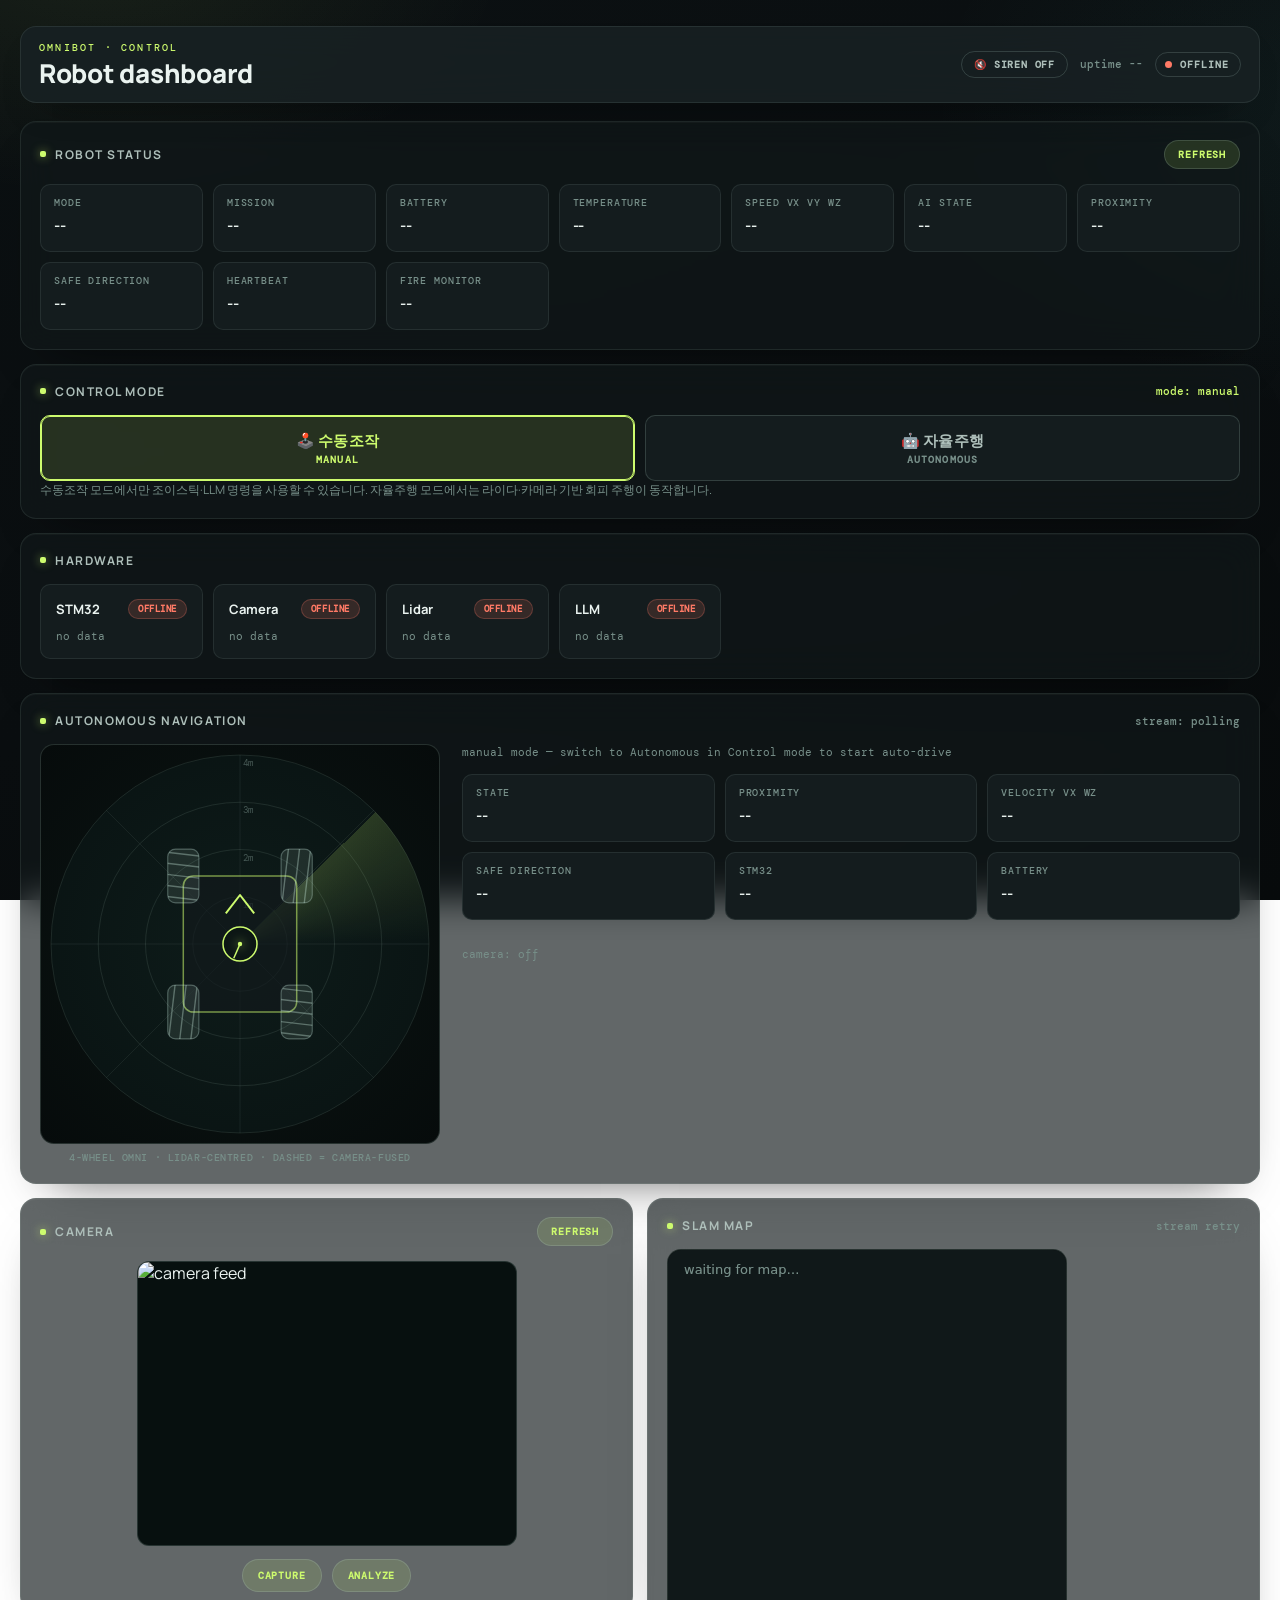
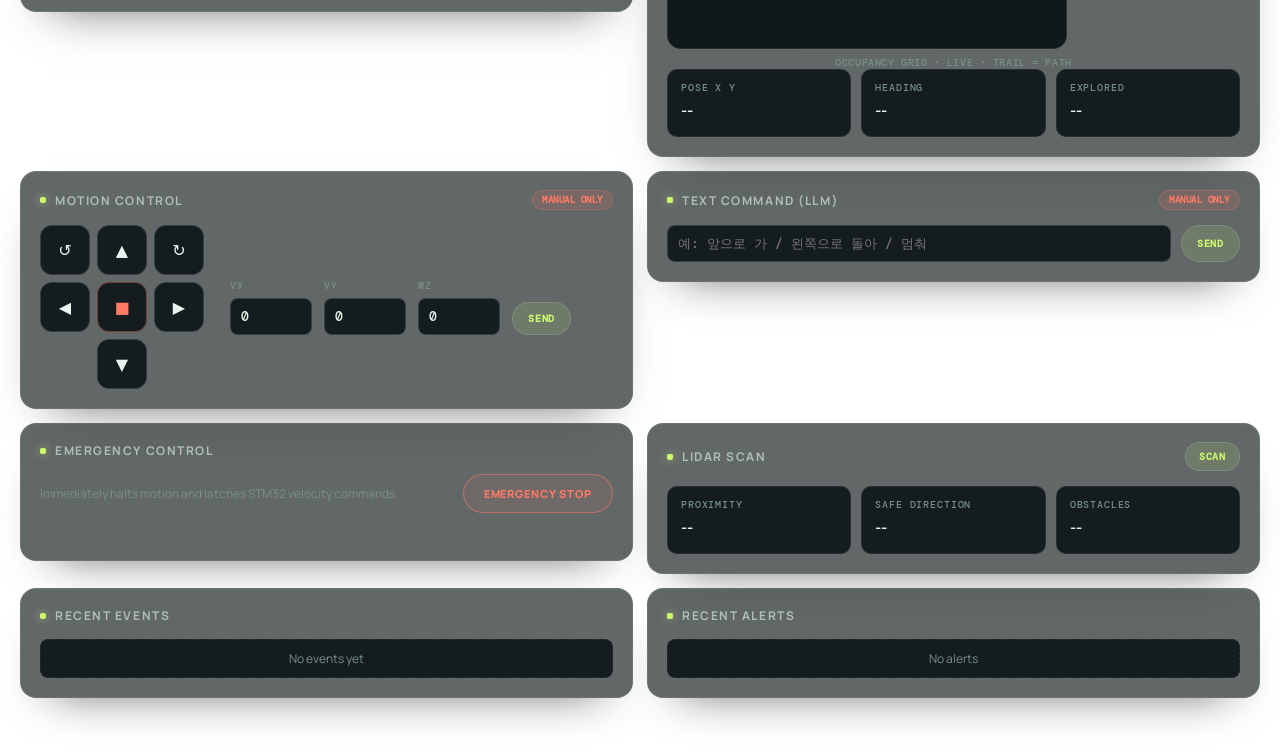
==== app/dashboard.html @ cae039c8 "Add dashboard, MQTT, reactive navigation, real-time SLAM, fire alerts, control mode Co-Authored-By: " ====
<!doctype html>
<html lang="ko">
<head>
  <meta charset="utf-8">
  <meta name="viewport" content="width=device-width, initial-scale=1, viewport-fit=cover">
  <meta name="theme-color" content="#0a0e10">
  <title>OmniBot Dashboard</title>
  <link rel="stylesheet" href="/app/dashboard.css?v=13">
</head>
<body>
  <main class="shell">
    <header class="topbar">
      <div>
        <p class="eyebrow">OMNIBOT · CONTROL</p>
        <h1 id="robot-name">Robot dashboard</h1>
      </div>
      <div class="topbar-right">
        <button id="siren-btn" class="icon-button siren-btn" type="button">🔇 Siren off</button>
        <span id="uptime" class="uptime">uptime --</span>
        <span id="connection" class="connection offline">Offline</span>
      </div>
    </header>

    <div id="fire-banner" class="fire-banner" hidden>🔥 FIRE DETECTED — robot halted</div>

    <div class="board">
      <section class="panel wide">
        <div class="panel-heading"><h2>Robot status</h2><button id="refresh-button" class="icon-button" type="button">Refresh</button></div>
        <div class="grid grid-4">
          <div class="stat"><span>Mode</span><strong id="mode">--</strong></div>
          <div class="stat"><span>Mission</span><strong id="mission">--</strong></div>
          <div class="stat"><span>Battery</span><strong id="battery">--</strong></div>
          <div class="stat"><span>Temperature</span><strong id="temperature">--</strong></div>
          <div class="stat"><span>Speed vx vy wz</span><strong id="speed">--</strong></div>
          <div class="stat"><span>AI state</span><strong id="ai-state">--</strong></div>
          <div class="stat"><span>Proximity</span><strong id="proximity">--</strong></div>
          <div class="stat"><span>Safe direction</span><strong id="safe-direction">--</strong></div>
          <div class="stat"><span>Heartbeat</span><strong id="heartbeat">--</strong></div>
          <div class="stat"><span>Fire monitor</span><strong id="fire">--</strong></div>
        </div>
      </section>

      <section class="panel wide">
        <div class="panel-heading"><h2>Control mode</h2><span id="mode-indicator" class="uptime">mode --</span></div>
        <div class="mode-toggle">
          <button id="mode-manual-btn" class="mode-btn" type="button">🕹️ 수동조작<span>Manual</span></button>
          <button id="mode-auto-btn" class="mode-btn" type="button">🤖 자율주행<span>Autonomous</span></button>
        </div>
        <p class="hint" id="mode-hint">수동조작 모드에서만 조이스틱·LLM 명령을 사용할 수 있습니다. 자율주행 모드에서는 라이다·카메라 기반 회피 주행이 동작합니다.</p>
      </section>

      <section class="panel wide">
        <div class="panel-heading"><h2>Hardware</h2></div>
        <div class="grid grid-3">
          <div class="hw-card" id="hw-stm32">
            <div class="hw-head"><span>STM32</span><span class="badge offline" id="stm32-badge">offline</span></div>
            <p class="hw-detail" id="stm32-detail">no data</p>
          </div>
          <div class="hw-card" id="hw-camera">
            <div class="hw-head"><span>Camera</span><span class="badge offline" id="camera-badge">offline</span></div>
            <p class="hw-detail" id="camera-detail">no data</p>
          </div>
          <div class="hw-card" id="hw-lidar">
            <div class="hw-head"><span>Lidar</span><span class="badge offline" id="lidar-badge">offline</span></div>
            <p class="hw-detail" id="lidar-detail">no data</p>
          </div>
          <div class="hw-card" id="hw-llm">
            <div class="hw-head"><span>LLM</span><span class="badge offline" id="llm-badge">offline</span></div>
            <p class="hw-detail" id="llm-detail">no data</p>
          </div>
        </div>
      </section>

      <section class="panel wide">
        <div class="panel-heading">
          <h2>Autonomous navigation</h2>
          <span id="nav-stream-state" class="uptime">stream --</span>
        </div>
        <div class="nav-grid">
          <div class="nav-radar-wrap">
            <canvas id="nav-radar" width="400" height="400" class="nav-radar"></canvas>
            <p class="nav-radar-cap">4-wheel omni · lidar-centred · dashed = camera-fused</p>
          </div>
          <div class="nav-side">
            <p id="nav-mode-note" class="hw-detail">manual mode — switch to Autonomous in Control mode to start auto-drive</p>
            <div class="grid grid-2">
              <div class="stat"><span>State</span><strong id="nav-decision">--</strong></div>
              <div class="stat"><span>Proximity</span><strong id="nav-proximity">--</strong></div>
              <div class="stat"><span>Velocity vx wz</span><strong id="nav-velocity">--</strong></div>
              <div class="stat"><span>Safe direction</span><strong id="nav-safe-direction">--</strong></div>
              <div class="stat"><span>STM32</span><strong id="nav-stm32">--</strong></div>
              <div class="stat"><span>Battery</span><strong id="nav-battery">--</strong></div>
            </div>
            <p id="nav-reason" class="hw-detail"></p>
            <p id="nav-camera-fusion" class="hw-detail">camera: off</p>
            <div class="grid grid-3" id="nav-sectors"></div>
          </div>
        </div>
      </section>

      <section class="panel">
        <div class="panel-heading"><h2>Camera</h2><button id="camera-refresh-btn" class="icon-button" type="button">Refresh</button></div>
        <img id="camera-feed" class="media-frame" alt="camera feed">
        <div class="media-actions">
          <button id="camera-capture-btn" class="icon-button" type="button">Capture</button>
          <button id="camera-analyze-btn" class="icon-button" type="button">Analyze</button>
        </div>
        <p id="camera-result" class="hw-detail"></p>
      </section>

      <section class="panel">
        <div class="panel-heading">
          <h2>SLAM map</h2>
          <span id="slam-stream-state" class="uptime">stream --</span>
        </div>
        <div class="nav-radar-wrap">
          <canvas id="slam-canvas" width="420" height="420" class="nav-radar"></canvas>
          <p class="nav-radar-cap">occupancy grid · live · trail = path</p>
        </div>
        <div class="grid grid-3">
          <div class="stat"><span>Pose x y</span><strong id="slam-pose-xy">--</strong></div>
          <div class="stat"><span>Heading</span><strong id="slam-pose-yaw">--</strong></div>
          <div class="stat"><span>Explored</span><strong id="slam-explored">--</strong></div>
        </div>
      </section>

      <section class="panel" id="motion-panel">
        <div class="panel-heading"><h2>Motion control</h2><span class="badge manual-only-badge">manual only</span></div>
        <div class="motion-grid">
          <div class="dpad">
            <button class="dpad-btn dpad-ccw" data-vx="0" data-vy="0" data-wz="0.6" type="button" aria-label="Rotate left">&#8634;</button>
            <button class="dpad-btn dpad-up" data-vx="0.2" data-vy="0" data-wz="0" type="button" aria-label="Forward">&#9650;</button>
            <button class="dpad-btn dpad-cw" data-vx="0" data-vy="0" data-wz="-0.6" type="button" aria-label="Rotate right">&#8635;</button>
            <button class="dpad-btn dpad-left" data-vx="0" data-vy="-0.2" data-wz="0" type="button" aria-label="Strafe left">&#9664;</button>
            <button class="dpad-btn dpad-stop" id="motion-stop-btn" type="button" aria-label="Stop">&#9632;</button>
            <button class="dpad-btn dpad-right" data-vx="0" data-vy="0.2" data-wz="0" type="button" aria-label="Strafe right">&#9654;</button>
            <span></span>
            <button class="dpad-btn dpad-down" data-vx="-0.2" data-vy="0" data-wz="0" type="button" aria-label="Backward">&#9660;</button>
            <span></span>
          </div>
          <div class="motion-manual">
            <label>vx <input id="vx-input" type="number" step="0.05" value="0"></label>
            <label>vy <input id="vy-input" type="number" step="0.05" value="0"></label>
            <label>wz <input id="wz-input" type="number" step="0.1" value="0"></label>
            <button id="motion-send-btn" class="icon-button" type="button">Send</button>
          </div>
        </div>
        <p id="motion-result" class="hw-detail"></p>
      </section>

      <section class="panel" id="text-command-panel">
        <div class="panel-heading"><h2>Text command (LLM)</h2><span class="badge manual-only-badge">manual only</span></div>
        <div class="text-command-row">
          <input id="text-command-input" type="text" placeholder="예: 앞으로 가 / 왼쪽으로 돌아 / 멈춰" autocomplete="off">
          <button id="text-command-btn" class="icon-button" type="button">Send</button>
        </div>
        <p id="text-command-result" class="hw-detail"></p>
      </section>

      <section class="panel">
        <div class="panel-heading"><h2>Emergency control</h2></div>
        <div class="estop-row">
          <p class="hint">Immediately halts motion and latches STM32 velocity commands.</p>
          <button id="stop-button" class="stop-button" type="button">Emergency stop</button>
        </div>
        <p id="error" class="error" role="alert"></p>
      </section>

      <section class="panel">
        <div class="panel-heading"><h2>Lidar scan</h2><button id="lidar-refresh-btn" class="icon-button" type="button">Scan</button></div>
        <div class="grid grid-3">
          <div class="stat"><span>Proximity</span><strong id="lidar-proximity">--</strong></div>
          <div class="stat"><span>Safe direction</span><strong id="lidar-safe-direction">--</strong></div>
          <div class="stat"><span>Obstacles</span><strong id="lidar-obstacles">--</strong></div>
        </div>
      </section>

      <section class="panel">
        <div class="panel-heading"><h2>Recent events</h2></div>
        <ul id="events-list" class="list"><li class="empty">No events yet</li></ul>
      </section>

      <section class="panel">
        <div class="panel-heading"><h2>Recent alerts</h2></div>
        <ul id="alerts-list" class="list"><li class="empty">No alerts</li></ul>
      </section>
    </div>
  </main>
  <script src="/app/dashboard.js?v=13"></script>
</body>
</html>
---- app/dashboard.css ----
@import url('https://fonts.googleapis.com/css2?family=DM+Mono:wght@400;500&family=Manrope:wght@500;600;700;800&display=swap');

:root {
  --bg: #0a0e10;
  --panel: rgba(18, 25, 27, 0.66);
  --panel-hi: rgba(24, 33, 35, 0.9);
  --card: #141c1e;
  --card-hi: #1a2427;
  --line: rgba(206, 239, 227, 0.09);
  --line-2: rgba(206, 239, 227, 0.16);
  --ink: #eaf3f0;
  --ink-dim: #aebfba;
  --muted: #78908a;
  --accent: #cdfb6e;
  --accent-soft: rgba(205, 251, 110, 0.12);
  --data: #5fe3d4;
  --alert: #ff7a66;
  --warn: #ffce6a;
  --ok: #8ae88e;
  --radius: 16px;
  --radius-sm: 10px;
  --mono: 'DM Mono', ui-monospace, SFMono-Regular, monospace;
}

* { box-sizing: border-box; }

body {
  margin: 0;
  min-width: 320px;
  color: var(--ink);
  font-family: 'Manrope', system-ui, sans-serif;
  background:
    radial-gradient(680px 420px at 8% -6%, rgba(205, 251, 110, 0.07), transparent 60%),
    radial-gradient(760px 520px at 108% 12%, rgba(95, 227, 212, 0.06), transparent 60%),
    linear-gradient(160deg, #0b1012 0%, #0a0e10 55%, #080b0c 100%);
  background-attachment: fixed;
  -webkit-font-smoothing: antialiased;
}

button { font: inherit; color: inherit; cursor: pointer; }
h1, h2, h3, p { margin: 0; }
::selection { background: rgba(205, 251, 110, 0.28); }

.shell { width: min(100% - 36px, 1240px); margin: 0 auto; padding: 26px 0 56px; }

/* ---- header ---- */
.topbar {
  position: sticky; top: 12px; z-index: 20;
  display: flex; align-items: center; justify-content: space-between;
  gap: 14px; flex-wrap: wrap;
  margin-bottom: 18px; padding: 14px 18px;
  border: 1px solid var(--line);
  border-radius: var(--radius);
  background: var(--panel-hi);
  backdrop-filter: blur(22px) saturate(1.2);
  box-shadow: 0 18px 40px -28px rgba(0, 0, 0, 0.8);
}
.eyebrow {
  margin: 0 0 5px; color: var(--accent);
  font: 500 10px var(--mono); letter-spacing: 0.22em; text-transform: uppercase;
}
h1 { font-size: clamp(19px, 3.4vw, 26px); line-height: 1.1; font-weight: 800; letter-spacing: -0.01em; }
.topbar-right { display: flex; align-items: center; gap: 12px; flex-wrap: wrap; }
.uptime { color: var(--muted); font: 500 11px var(--mono); }

.connection {
  display: inline-flex; align-items: center; gap: 8px;
  padding: 5px 11px 5px 9px; border-radius: 999px;
  border: 1px solid var(--line-2);
  color: var(--ink-dim); font: 600 10px var(--mono); letter-spacing: 0.1em; text-transform: uppercase;
}
.connection::before {
  width: 7px; height: 7px; border-radius: 50%; content: ''; background: var(--alert);
}
.connection.online { color: var(--accent); border-color: rgba(205, 251, 110, 0.3); }
.connection.online::before { background: var(--accent); box-shadow: 0 0 0 0 rgba(205, 251, 110, 0.55); animation: ping 2.4s ease-out infinite; }
@keyframes ping { 0% { box-shadow: 0 0 0 0 rgba(205, 251, 110, 0.5); } 70%, 100% { box-shadow: 0 0 0 7px rgba(205, 251, 110, 0); } }

/* ---- board grid ---- */
.board { display: grid; gap: 14px; align-items: start; }
@media (min-width: 980px) {
  .board { grid-template-columns: 1fr 1fr; }
  .board .wide { grid-column: 1 / -1; }
}

/* ---- panels ---- */
.panel {
  border: 1px solid var(--line);
  border-radius: var(--radius);
  background: var(--panel);
  backdrop-filter: blur(18px) saturate(1.1);
  padding: 18px 19px 19px;
  box-shadow: inset 0 1px 0 rgba(255, 255, 255, 0.03), 0 24px 48px -32px rgba(0, 0, 0, 0.7);
  transition: border-color 0.2s ease, transform 0.2s ease;
}
.panel:hover { border-color: var(--line-2); }
.panel-heading { display: flex; align-items: center; justify-content: space-between; gap: 12px; margin-bottom: 15px; }
.panel-heading h2 {
  display: flex; align-items: center; gap: 9px;
  font: 700 12px 'Manrope', sans-serif; letter-spacing: 0.13em; text-transform: uppercase; color: var(--ink-dim);
}
.panel-heading h2::before {
  content: ''; width: 6px; height: 6px; border-radius: 2px;
  background: var(--accent); box-shadow: 0 0 10px rgba(205, 251, 110, 0.6);
}

/* ---- buttons ---- */
.icon-button {
  padding: 7px 13px; border: 1px solid var(--line-2); border-radius: 999px;
  background: var(--accent-soft); color: var(--accent);
  font: 600 10px var(--mono); letter-spacing: 0.08em; text-transform: uppercase;
  transition: background 0.15s ease, border-color 0.15s ease, transform 0.1s ease;
}
.icon-button:hover { background: rgba(205, 251, 110, 0.2); border-color: rgba(205, 251, 110, 0.45); }
.icon-button:active { transform: translateY(1px); }
.icon-button:disabled { opacity: 0.4; cursor: not-allowed; }
:focus-visible { outline: 2px solid var(--accent); outline-offset: 2px; border-radius: 6px; }

/* ---- control-mode toggle ---- */
.mode-toggle { display: flex; gap: 10px; flex-wrap: wrap; }
.mode-btn {
  flex: 1 1 200px; display: flex; flex-direction: column; align-items: center; gap: 3px;
  padding: 14px 18px; border: 1px solid var(--line-2); border-radius: var(--radius-sm);
  background: var(--card); color: var(--ink-dim);
  font: 800 15px 'Manrope', sans-serif; letter-spacing: 0.01em;
  transition: background 0.15s ease, border-color 0.15s ease, color 0.15s ease;
}
.mode-btn span { font: 600 9.5px var(--mono); letter-spacing: 0.12em; text-transform: uppercase; color: var(--muted); }
.mode-btn:hover { border-color: var(--line-2); background: var(--card-hi); }
.mode-btn.active {
  border-color: var(--accent); background: var(--accent-soft); color: var(--accent);
  box-shadow: 0 0 0 1px var(--accent) inset;
}
.mode-btn.active span { color: var(--accent); }
#mode-auto-btn.active { border-color: var(--data); background: rgba(95, 227, 212, 0.1); color: var(--data); box-shadow: 0 0 0 1px var(--data) inset; }
#mode-auto-btn.active span { color: var(--data); }

.manual-only-badge { background: rgba(95, 227, 212, 0.12); color: var(--data); border-color: rgba(95, 227, 212, 0.28); }
.panel.mode-locked { opacity: 0.55; }
.panel.mode-locked .manual-only-badge { background: rgba(255, 122, 102, 0.14); color: var(--alert); border-color: rgba(255, 122, 102, 0.25); }
input:disabled { opacity: 0.4; cursor: not-allowed; }

/* ---- stat grid / cards ---- */
.grid { display: grid; gap: 10px; }
.grid-4 { grid-template-columns: repeat(auto-fill, minmax(148px, 1fr)); }
.grid-3 { grid-template-columns: repeat(auto-fill, minmax(160px, 1fr)); }
.grid-2 { grid-template-columns: repeat(auto-fill, minmax(220px, 1fr)); }

.stat {
  min-height: 68px; padding: 12px 13px;
  background: var(--card); border: 1px solid var(--line); border-radius: var(--radius-sm);
  display: flex; flex-direction: column; gap: 6px;
  transition: background 0.15s ease, border-color 0.15s ease;
}
.stat:hover { background: var(--card-hi); border-color: var(--line-2); }
.stat span { color: var(--muted); font: 500 9.5px var(--mono); letter-spacing: 0.09em; text-transform: uppercase; }
.stat strong { font-size: 15px; font-weight: 700; letter-spacing: -0.01em; overflow-wrap: anywhere; }

/* ---- hardware cards ---- */
.hw-card {
  padding: 14px 15px; background: var(--card); border: 1px solid var(--line); border-radius: var(--radius-sm);
  display: flex; flex-direction: column; gap: 9px;
}
.hw-head { display: flex; align-items: center; justify-content: space-between; font-weight: 700; font-size: 13px; }
.hw-detail { color: var(--muted); font: 400 11px var(--mono); overflow-wrap: anywhere; line-height: 1.5; }
.badge {
  padding: 3px 9px; border-radius: 999px; font: 700 9px var(--mono); letter-spacing: 0.06em; text-transform: uppercase;
  background: rgba(255, 122, 102, 0.14); color: var(--alert); border: 1px solid rgba(255, 122, 102, 0.25);
}
.badge.online { background: rgba(138, 232, 142, 0.14); color: var(--ok); border-color: rgba(138, 232, 142, 0.28); }

/* ---- emergency ---- */
.estop-row { display: flex; align-items: center; justify-content: space-between; gap: 16px; flex-wrap: wrap; }
.hint { color: var(--muted); font-size: 12px; line-height: 1.5; }
.stop-button {
  padding: 11px 20px; border: 1px solid rgba(255, 122, 102, 0.5); border-radius: 999px;
  background: rgba(255, 122, 102, 0.08); color: var(--alert);
  font: 800 11px 'Manrope', sans-serif; letter-spacing: 0.08em; text-transform: uppercase;
  transition: background 0.15s ease, color 0.15s ease;
}
.stop-button:hover { background: var(--alert); color: #1c0d0a; }
.error { min-height: 16px; margin-top: 12px; color: var(--alert); font-size: 12px; }

/* ---- motion / dpad ---- */
.motion-grid { display: flex; align-items: center; gap: 26px; flex-wrap: wrap; }
.dpad { display: grid; grid-template-columns: repeat(3, 50px); grid-template-rows: repeat(3, 50px); gap: 7px; }
.dpad-btn {
  display: grid; place-items: center; border: 1px solid var(--line-2); border-radius: 12px;
  background: var(--card); color: var(--ink); font-size: 16px;
  transition: background 0.13s ease, border-color 0.13s ease, transform 0.08s ease;
}
.dpad-btn:hover { background: var(--card-hi); border-color: rgba(205, 251, 110, 0.4); }
.dpad-btn:active { background: var(--accent); color: #142016; transform: scale(0.94); }
.dpad-btn:disabled { opacity: 0.35; cursor: not-allowed; }
.dpad-btn:disabled:hover { background: var(--card); border-color: var(--line-2); }
.dpad-stop { color: var(--alert); border-color: rgba(255, 122, 102, 0.4); }
.dpad-stop:active { background: var(--alert); color: #1c0d0a; }
.motion-manual { display: flex; align-items: flex-end; gap: 12px; flex-wrap: wrap; }
.motion-manual label { display: flex; flex-direction: column; gap: 6px; color: var(--muted); font: 500 9.5px var(--mono); letter-spacing: 0.08em; text-transform: uppercase; }
input {
  border: 1px solid var(--line-2); border-radius: 8px; background: var(--card); color: var(--ink);
  font: 500 13px var(--mono); padding: 9px 10px; transition: border-color 0.15s ease;
}
input:focus { outline: none; border-color: rgba(205, 251, 110, 0.5); }
.motion-manual input { width: 82px; }
.motion-manual .icon-button, .media-actions .icon-button, .text-command-row .icon-button, .nav-controls .icon-button { padding: 9px 15px; }

.text-command-row { display: flex; gap: 10px; flex-wrap: wrap; }
.text-command-row input { flex: 1; min-width: 160px; }

/* ---- media ---- */
.media-frame {
  display: block; width: 100%; max-width: 380px; aspect-ratio: 4 / 3; margin: 0 auto;
  background: #07100f; border: 1px solid var(--line-2); border-radius: 12px; object-fit: cover;
}
.media-frame.pixelated { aspect-ratio: 1 / 1; max-width: 300px; image-rendering: pixelated; }
.media-actions { display: flex; gap: 10px; justify-content: center; margin-top: 13px; }

/* ---- siren + fire banner ---- */
.siren-btn { border: 1px solid var(--line-2); border-radius: 999px; padding: 6px 12px; background: transparent; color: var(--ink-dim); }
.siren-btn.armed { border-color: var(--accent); color: var(--accent); background: var(--accent-soft); }
.fire-banner {
  margin-bottom: 14px; padding: 15px 20px; border-radius: var(--radius);
  background: linear-gradient(100deg, #ff7a66, #ff5a44); color: #1c0d0a;
  font: 800 15px 'Manrope', sans-serif; letter-spacing: 0.05em; text-align: center;
  box-shadow: 0 10px 40px -8px rgba(255, 90, 68, 0.5);
  animation: fire-pulse 0.95s ease-in-out infinite;
}
@keyframes fire-pulse { 50% { opacity: 0.62; } }

/* ---- navigation ---- */
.nav-grid { display: flex; gap: 22px; flex-wrap: wrap; align-items: flex-start; }
.nav-radar-wrap { flex: 0 0 auto; position: relative; }
.nav-radar {
  display: block;
  width: 400px; height: 400px; max-width: 100%;
  background: radial-gradient(circle at 50% 50%, #0c1614, #060b0b);
  border: 1px solid var(--line-2); border-radius: 14px;
}
@media (max-width: 460px) { .nav-radar { width: 92vw; height: 92vw; } }
.nav-radar-cap {
  margin-top: 8px; text-align: center;
  color: var(--muted); font: 500 9.5px var(--mono); letter-spacing: 0.06em; text-transform: uppercase;
}
.nav-side { flex: 1 1 300px; display: flex; flex-direction: column; gap: 13px; min-width: 0; }
.nav-controls { display: flex; gap: 10px; }
#nav-sectors .stat { min-height: 54px; }
#nav-sectors .stat.blocked strong { color: var(--alert); }
#nav-sectors .stat.tight strong { color: var(--warn); }

/* ---- lists ---- */
.list { list-style: none; margin: 0; padding: 0; display: flex; flex-direction: column; gap: 7px; max-height: 340px; overflow-y: auto; }
.list li {
  padding: 10px 12px; background: var(--card); border: 1px solid var(--line); border-radius: 8px;
  font-size: 12px; display: flex; justify-content: space-between; gap: 10px; align-items: center;
}
.list li .kind { color: var(--accent); font: 700 10px var(--mono); letter-spacing: 0.05em; text-transform: uppercase; }
.list li .time { color: var(--muted); font: 500 10px var(--mono); white-space: nowrap; }
.list li.alert-warn .kind { color: var(--warn); }
.list li.alert-crit .kind { color: var(--alert); }
.list li.empty { color: var(--muted); justify-content: center; border-style: dashed; }

/* ---- scrollbars ---- */
* { scrollbar-width: thin; scrollbar-color: var(--line-2) transparent; }
*::-webkit-scrollbar { width: 8px; height: 8px; }
*::-webkit-scrollbar-thumb { background: var(--line-2); border-radius: 999px; }
*::-webkit-scrollbar-thumb:hover { background: rgba(206, 239, 227, 0.28); }
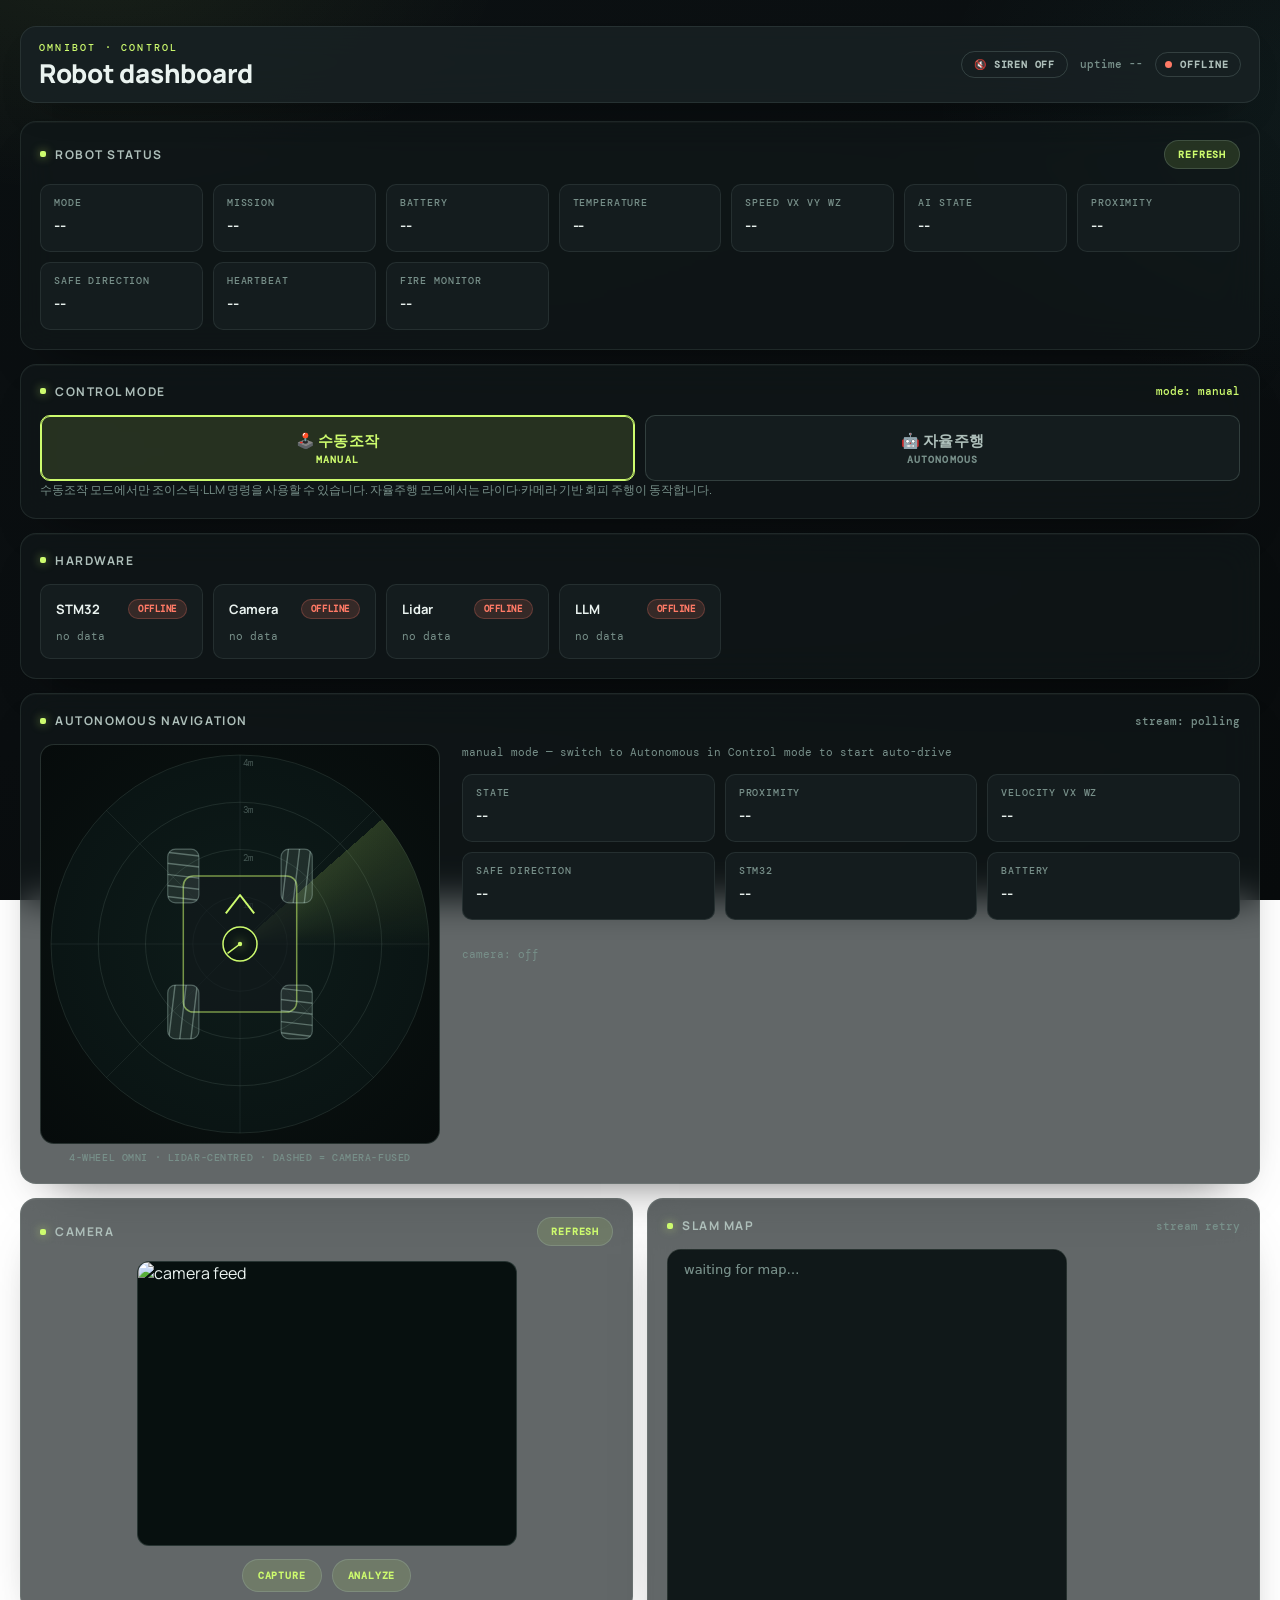
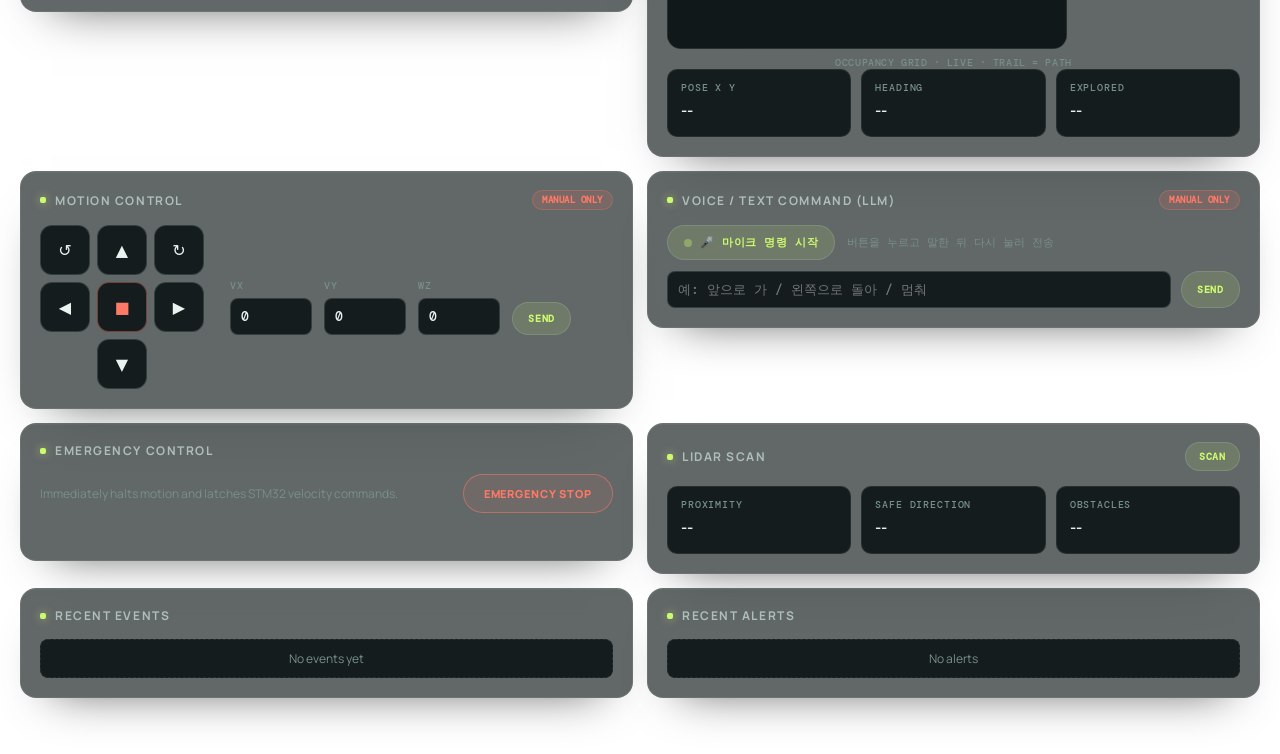
==== commit 7ed23f8f: "Review fixes: off-loop SLAM raycast, fire-halt debounce, voice/mode hardening Co-Authored-By: Claude" ====
--- a/app/dashboard.html
+++ b/app/dashboard.html
@@ -5,7 +5,7 @@
   <meta name="viewport" content="width=device-width, initial-scale=1, viewport-fit=cover">
   <meta name="theme-color" content="#0a0e10">
   <title>OmniBot Dashboard</title>
-  <link rel="stylesheet" href="/app/dashboard.css?v=13">
+  <link rel="stylesheet" href="/app/dashboard.css?v=14">
 </head>
 <body>
   <main class="shell">
@@ -149,7 +149,13 @@
       </section>
 
       <section class="panel" id="text-command-panel">
-        <div class="panel-heading"><h2>Text command (LLM)</h2><span class="badge manual-only-badge">manual only</span></div>
+        <div class="panel-heading"><h2>Voice / text command (LLM)</h2><span class="badge manual-only-badge">manual only</span></div>
+        <div class="voice-command-row">
+          <button id="voice-command-btn" class="voice-btn" type="button">
+            <span class="voice-dot"></span><span id="voice-btn-label">🎤 마이크 명령 시작</span>
+          </button>
+          <span id="voice-command-status" class="hw-detail">버튼을 누르고 말한 뒤 다시 눌러 전송</span>
+        </div>
         <div class="text-command-row">
           <input id="text-command-input" type="text" placeholder="예: 앞으로 가 / 왼쪽으로 돌아 / 멈춰" autocomplete="off">
           <button id="text-command-btn" class="icon-button" type="button">Send</button>
@@ -186,6 +192,6 @@
       </section>
     </div>
   </main>
-  <script src="/app/dashboard.js?v=13"></script>
+  <script src="/app/dashboard.js?v=14"></script>
 </body>
 </html>
--- a/app/dashboard.css
+++ b/app/dashboard.css
@@ -208,6 +208,24 @@
 .text-command-row { display: flex; gap: 10px; flex-wrap: wrap; }
 .text-command-row input { flex: 1; min-width: 160px; }
 
+/* ---- voice command ---- */
+.voice-command-row { display: flex; align-items: center; gap: 12px; flex-wrap: wrap; margin-bottom: 11px; }
+.voice-btn {
+  display: inline-flex; align-items: center; gap: 8px;
+  padding: 9px 16px; border: 1px solid var(--line-2); border-radius: 999px;
+  background: var(--accent-soft); color: var(--accent);
+  font: 600 11px var(--mono); letter-spacing: 0.05em;
+  transition: background 0.15s ease, border-color 0.15s ease;
+}
+.voice-btn:hover { background: rgba(205, 251, 110, 0.2); border-color: rgba(205, 251, 110, 0.45); }
+.voice-btn:disabled { opacity: 0.4; cursor: not-allowed; }
+.voice-dot { width: 8px; height: 8px; border-radius: 50%; background: currentColor; opacity: 0.35; }
+.voice-btn.recording {
+  border-color: var(--alert); color: var(--alert); background: rgba(255, 122, 102, 0.12);
+}
+.voice-btn.recording .voice-dot { opacity: 1; animation: voice-pulse 1s ease-in-out infinite; }
+@keyframes voice-pulse { 50% { opacity: 0.25; box-shadow: 0 0 0 5px rgba(255, 122, 102, 0); } 0% { box-shadow: 0 0 0 0 rgba(255, 122, 102, 0.5); } }
+
 /* ---- media ---- */
 .media-frame {
   display: block; width: 100%; max-width: 380px; aspect-ratio: 4 / 3; margin: 0 auto;
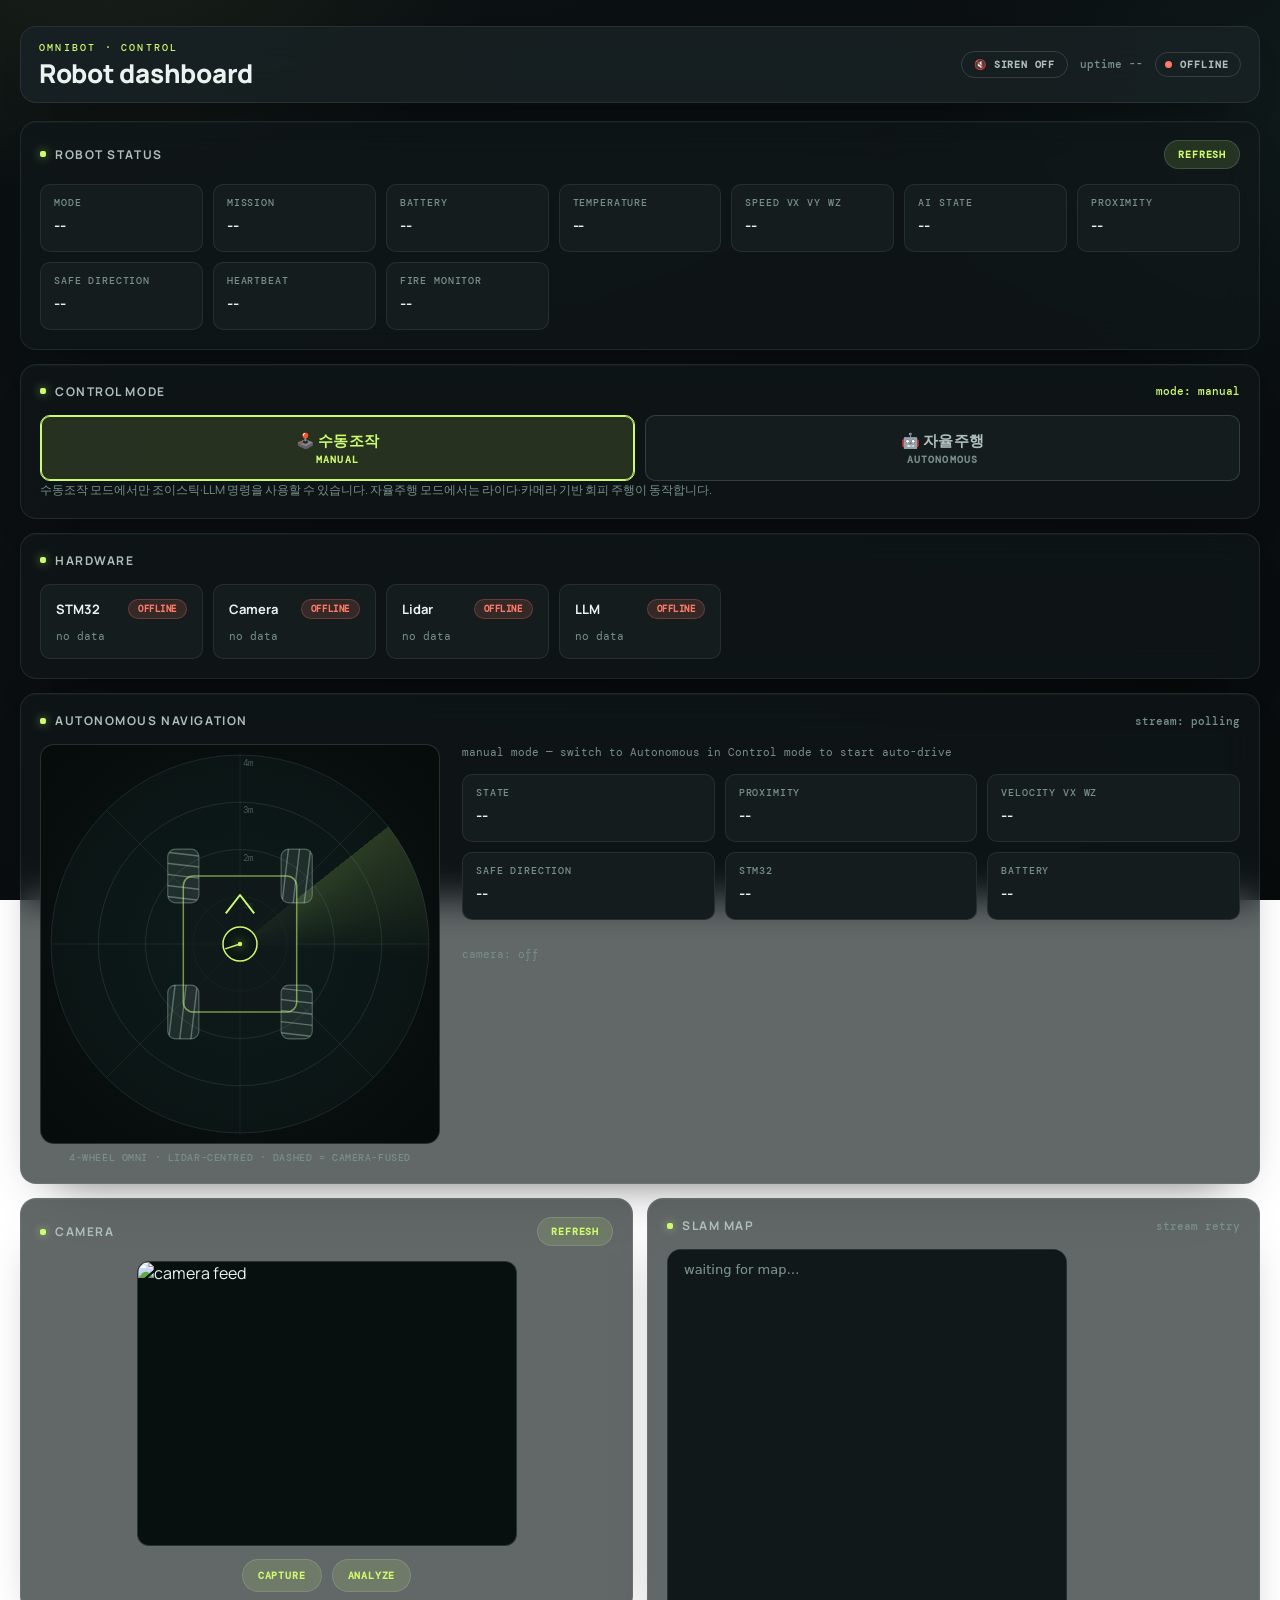
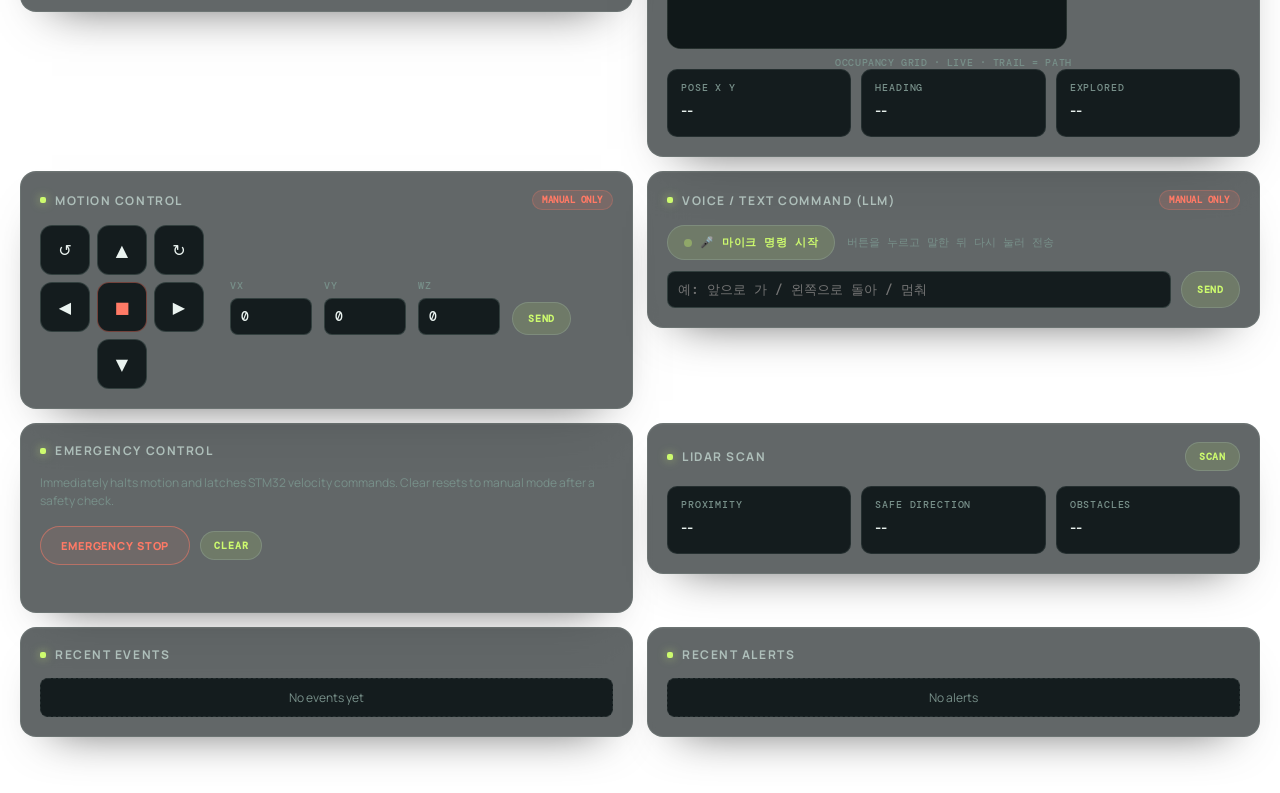
==== commit 2c7fadef: "STM32 firmware sketch, Android app agent prompt, emergency-stop clear endpoint - firmware/omnibot_st" ====
--- a/app/dashboard.html
+++ b/app/dashboard.html
@@ -5,7 +5,7 @@
   <meta name="viewport" content="width=device-width, initial-scale=1, viewport-fit=cover">
   <meta name="theme-color" content="#0a0e10">
   <title>OmniBot Dashboard</title>
-  <link rel="stylesheet" href="/app/dashboard.css?v=14">
+  <link rel="stylesheet" href="/app/dashboard.css?v=15">
 </head>
 <body>
   <main class="shell">
@@ -166,8 +166,11 @@
       <section class="panel">
         <div class="panel-heading"><h2>Emergency control</h2></div>
         <div class="estop-row">
-          <p class="hint">Immediately halts motion and latches STM32 velocity commands.</p>
-          <button id="stop-button" class="stop-button" type="button">Emergency stop</button>
+          <p class="hint">Immediately halts motion and latches STM32 velocity commands. Clear resets to manual mode after a safety check.</p>
+          <div class="estop-buttons">
+            <button id="stop-button" class="stop-button" type="button">Emergency stop</button>
+            <button id="stop-clear-button" class="icon-button" type="button">Clear</button>
+          </div>
         </div>
         <p id="error" class="error" role="alert"></p>
       </section>
@@ -192,6 +195,6 @@
       </section>
     </div>
   </main>
-  <script src="/app/dashboard.js?v=14"></script>
+  <script src="/app/dashboard.js?v=15"></script>
 </body>
 </html>
--- a/app/dashboard.css
+++ b/app/dashboard.css
@@ -171,6 +171,7 @@
 
 /* ---- emergency ---- */
 .estop-row { display: flex; align-items: center; justify-content: space-between; gap: 16px; flex-wrap: wrap; }
+.estop-buttons { display: flex; align-items: center; gap: 10px; }
 .hint { color: var(--muted); font-size: 12px; line-height: 1.5; }
 .stop-button {
   padding: 11px 20px; border: 1px solid rgba(255, 122, 102, 0.5); border-radius: 999px;
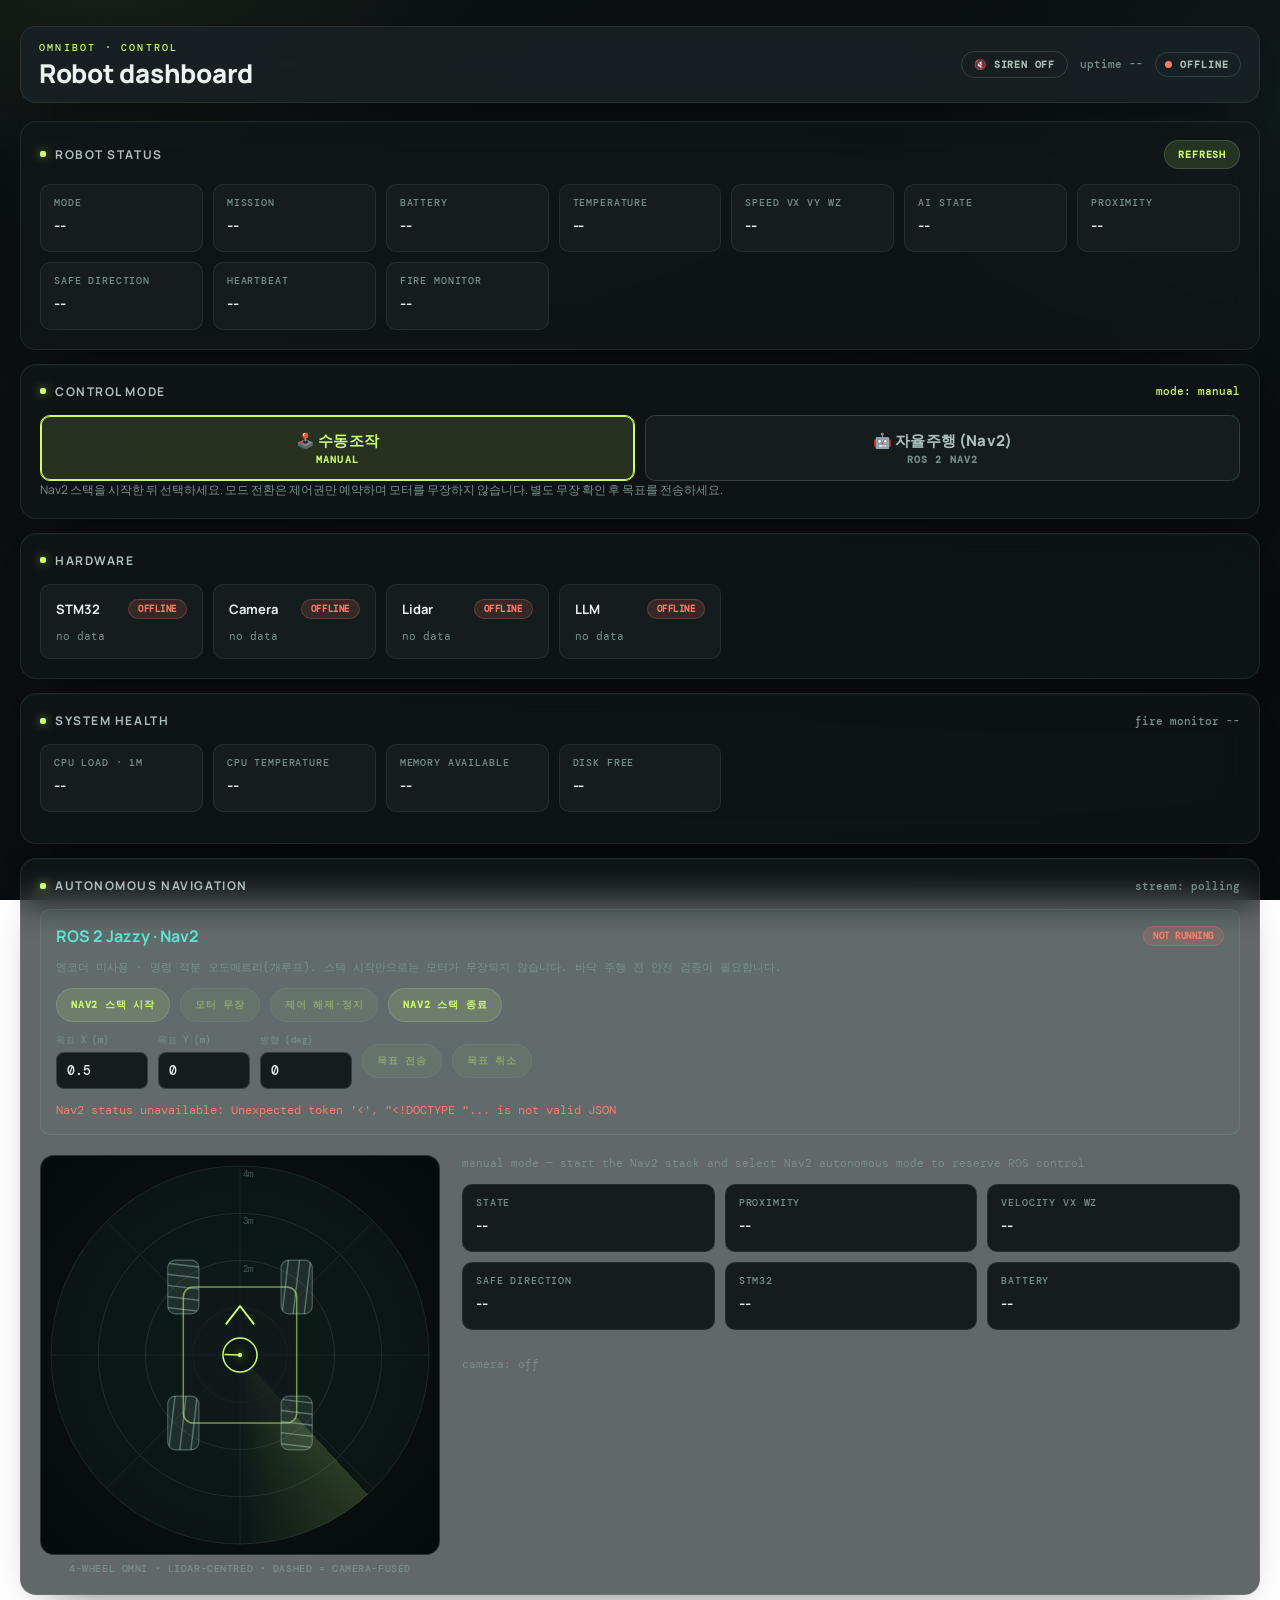
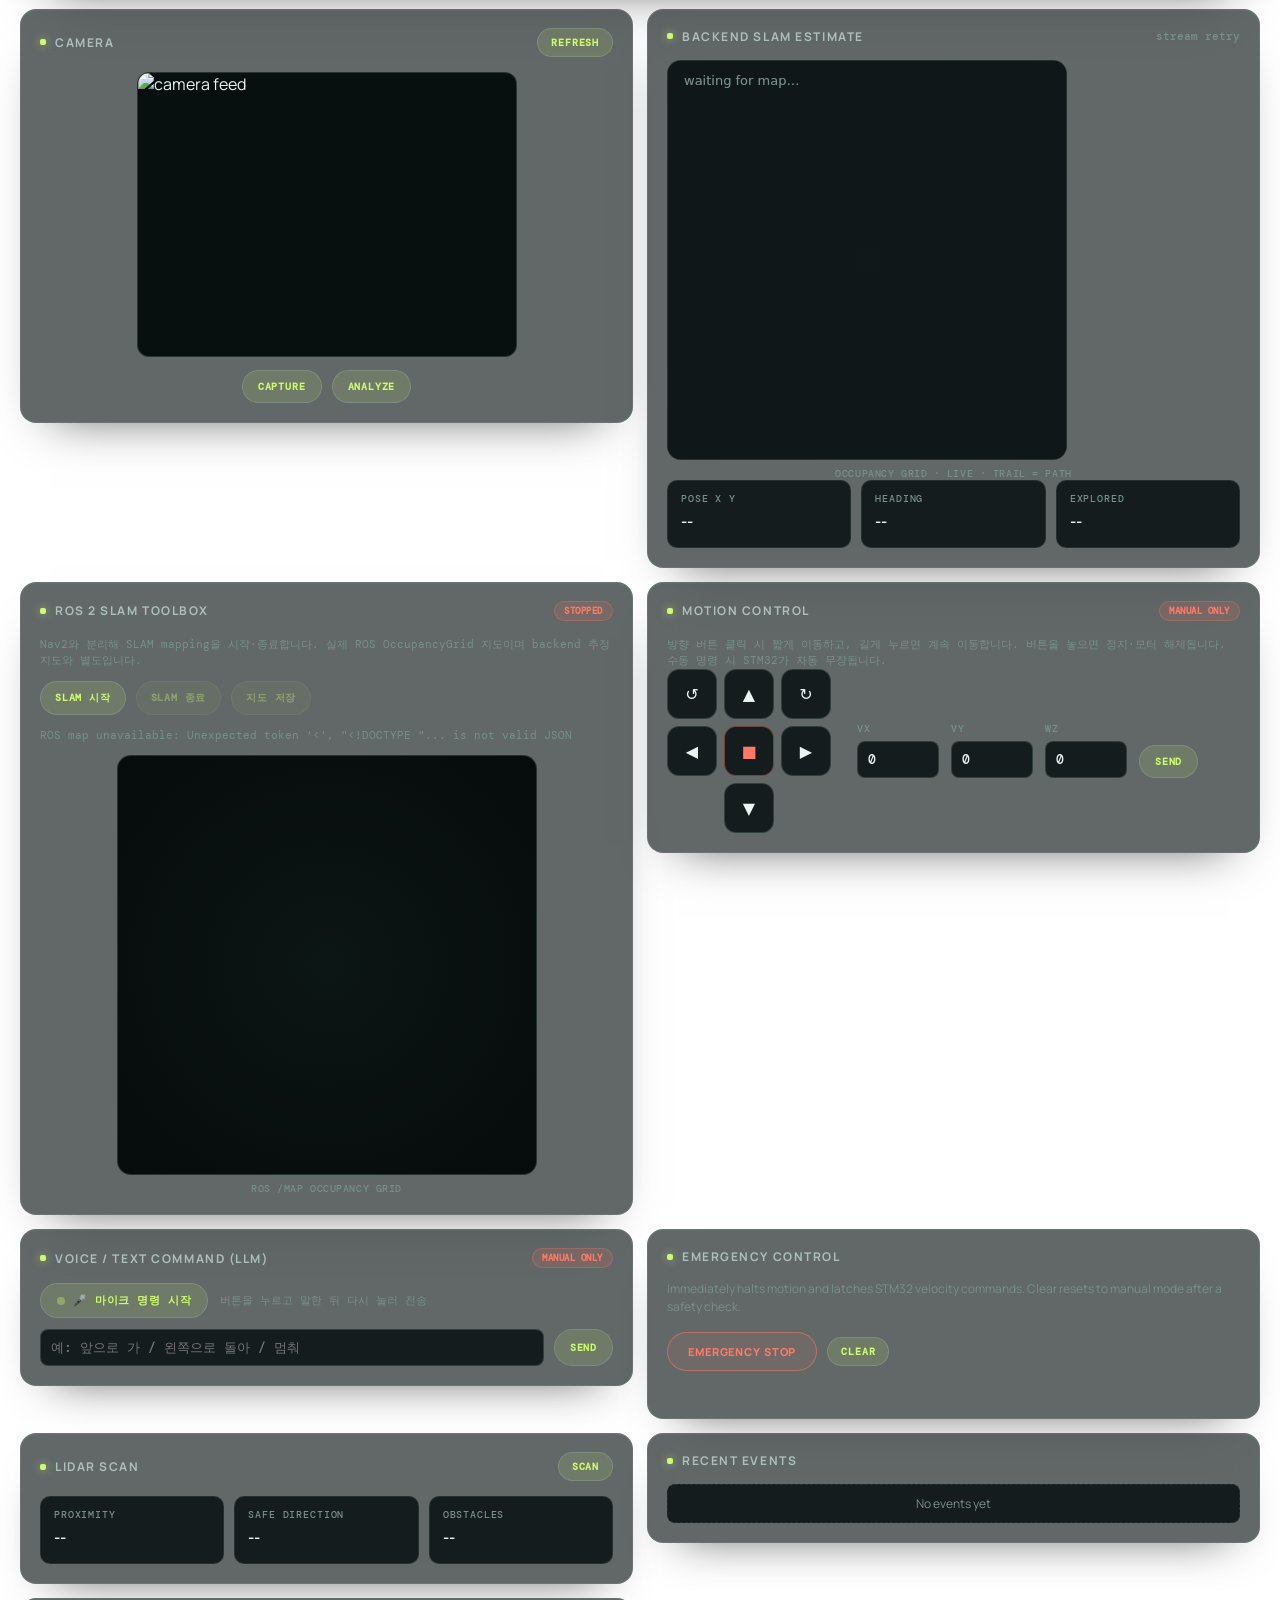
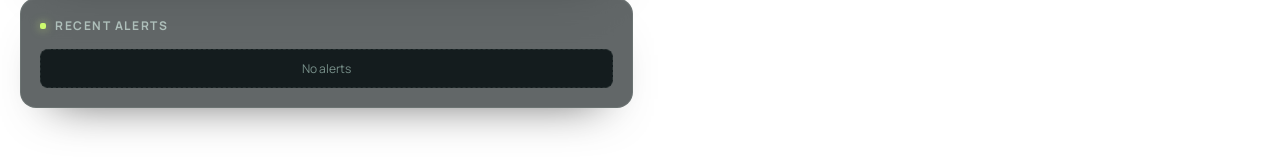
==== commit d899a231: "Integrate Nav2 autonomous dashboard controls Co-authored-by: Copilot <223556219+Copilot@users.norepl" ====
--- a/app/dashboard.html
+++ b/app/dashboard.html
@@ -5,7 +5,7 @@
   <meta name="viewport" content="width=device-width, initial-scale=1, viewport-fit=cover">
   <meta name="theme-color" content="#0a0e10">
   <title>OmniBot Dashboard</title>
-  <link rel="stylesheet" href="/app/dashboard.css?v=15">
+  <link rel="stylesheet" href="/app/dashboard.css?v=20">
 </head>
 <body>
   <main class="shell">
@@ -15,6 +15,7 @@
         <h1 id="robot-name">Robot dashboard</h1>
       </div>
       <div class="topbar-right">
+        <span id="simulation-badge" class="simulation-badge" hidden>SIMULATION · NO HARDWARE</span>
         <button id="siren-btn" class="icon-button siren-btn" type="button">🔇 Siren off</button>
         <span id="uptime" class="uptime">uptime --</span>
         <span id="connection" class="connection offline">Offline</span>
@@ -44,9 +45,9 @@
         <div class="panel-heading"><h2>Control mode</h2><span id="mode-indicator" class="uptime">mode --</span></div>
         <div class="mode-toggle">
           <button id="mode-manual-btn" class="mode-btn" type="button">🕹️ 수동조작<span>Manual</span></button>
-          <button id="mode-auto-btn" class="mode-btn" type="button">🤖 자율주행<span>Autonomous</span></button>
-        </div>
-        <p class="hint" id="mode-hint">수동조작 모드에서만 조이스틱·LLM 명령을 사용할 수 있습니다. 자율주행 모드에서는 라이다·카메라 기반 회피 주행이 동작합니다.</p>
+          <button id="mode-auto-btn" class="mode-btn" type="button">🤖 자율주행 (Nav2)<span>ROS 2 Nav2</span></button>
+        </div>
+        <p class="hint" id="mode-hint">Nav2 스택을 시작한 뒤 선택하세요. 모드 전환은 제어권만 예약하며 모터를 무장하지 않습니다. 별도 무장 확인 후 목표를 전송하세요.</p>
       </section>
 
       <section class="panel wide">
@@ -73,8 +74,43 @@
 
       <section class="panel wide">
         <div class="panel-heading">
+          <h2>System health</h2>
+          <span id="fire-monitor-state" class="uptime">fire monitor --</span>
+        </div>
+        <div class="grid grid-4">
+          <div class="stat"><span>CPU load · 1m</span><strong id="system-cpu-load">--</strong></div>
+          <div class="stat"><span>CPU temperature</span><strong id="system-cpu-temp">--</strong></div>
+          <div class="stat"><span>Memory available</span><strong id="system-memory">--</strong></div>
+          <div class="stat"><span>Disk free</span><strong id="system-disk">--</strong></div>
+        </div>
+        <p id="fire-monitor-detail" class="hw-detail system-note"></p>
+      </section>
+
+      <section class="panel wide">
+        <div class="panel-heading">
           <h2>Autonomous navigation</h2>
           <span id="nav-stream-state" class="uptime">stream --</span>
+        </div>
+        <div class="nav2-control-panel">
+          <div class="nav2-control-head">
+            <strong>ROS 2 Jazzy · Nav2</strong>
+            <span id="nav2-stack-state" class="badge offline">not running</span>
+          </div>
+          <p class="hw-detail">엔코더 미사용 · 명령 적분 오도메트리(개루프). 스택 시작만으로는 모터가 무장되지 않습니다. 바닥 주행 전 안전 검증이 필요합니다.</p>
+          <div class="nav2-buttons">
+            <button id="nav2-start-btn" class="icon-button" type="button">Nav2 스택 시작</button>
+            <button id="nav2-arm-btn" class="icon-button" type="button" disabled>모터 무장</button>
+            <button id="nav2-release-btn" class="icon-button" type="button" disabled>제어 해제·정지</button>
+            <button id="nav2-stop-btn" class="icon-button" type="button">Nav2 스택 종료</button>
+          </div>
+          <div class="nav2-goal-row">
+            <label>목표 X (m)<input id="nav2-goal-x" type="number" step="0.1" value="0.5"></label>
+            <label>목표 Y (m)<input id="nav2-goal-y" type="number" step="0.1" value="0"></label>
+            <label>방향 (deg)<input id="nav2-goal-yaw" type="number" step="5" value="0"></label>
+            <button id="nav2-goal-btn" class="icon-button" type="button" disabled>목표 전송</button>
+            <button id="nav2-cancel-btn" class="icon-button" type="button" disabled>목표 취소</button>
+          </div>
+          <p id="nav2-message" class="hw-detail" role="status">상태 확인 중…</p>
         </div>
         <div class="nav-grid">
           <div class="nav-radar-wrap">
@@ -110,7 +146,7 @@
 
       <section class="panel">
         <div class="panel-heading">
-          <h2>SLAM map</h2>
+          <h2>Backend SLAM estimate</h2>
           <span id="slam-stream-state" class="uptime">stream --</span>
         </div>
         <div class="nav-radar-wrap">
@@ -124,8 +160,29 @@
         </div>
       </section>
 
+      <section class="panel">
+        <div class="panel-heading">
+          <h2>ROS 2 SLAM Toolbox</h2>
+          <span id="ros-slam-state" class="badge offline">stopped</span>
+        </div>
+        <p class="hw-detail">Nav2와 분리해 SLAM mapping을 시작·종료합니다. 실제 ROS OccupancyGrid 지도이며 backend 추정 지도와 별도입니다.</p>
+        <div class="nav2-buttons ros-slam-buttons">
+          <button id="ros-slam-start-btn" class="icon-button" type="button">SLAM 시작</button>
+          <button id="ros-slam-stop-btn" class="icon-button" type="button" disabled>SLAM 종료</button>
+          <button id="ros-slam-save-btn" class="icon-button" type="button" disabled>지도 저장</button>
+          <a id="ros-slam-yaml-link" class="icon-button map-download" hidden download>YAML 다운로드</a>
+          <a id="ros-slam-image-link" class="icon-button map-download" hidden download>PGM 다운로드</a>
+        </div>
+        <p id="ros-slam-message" class="hw-detail" role="status">ROS SLAM map 대기 중</p>
+        <div class="nav-radar-wrap ros-slam-map-wrap">
+          <canvas id="ros-slam-canvas" width="420" height="420" class="nav-radar"></canvas>
+          <p id="ros-slam-map-caption" class="nav-radar-cap">ROS /map occupancy grid</p>
+        </div>
+      </section>
+
       <section class="panel" id="motion-panel">
         <div class="panel-heading"><h2>Motion control</h2><span class="badge manual-only-badge">manual only</span></div>
+        <p class="hw-detail">방향 버튼 클릭 시 짧게 이동하고, 길게 누르면 계속 이동합니다. 버튼을 놓으면 정지·모터 해제됩니다. 수동 명령 시 STM32가 자동 무장됩니다.</p>
         <div class="motion-grid">
           <div class="dpad">
             <button class="dpad-btn dpad-ccw" data-vx="0" data-vy="0" data-wz="0.6" type="button" aria-label="Rotate left">&#8634;</button>
@@ -195,6 +252,6 @@
       </section>
     </div>
   </main>
-  <script src="/app/dashboard.js?v=15"></script>
+  <script src="/app/dashboard.js?v=24"></script>
 </body>
 </html>
--- a/app/dashboard.css
+++ b/app/dashboard.css
@@ -62,6 +62,16 @@
 h1 { font-size: clamp(19px, 3.4vw, 26px); line-height: 1.1; font-weight: 800; letter-spacing: -0.01em; }
 .topbar-right { display: flex; align-items: center; gap: 12px; flex-wrap: wrap; }
 .uptime { color: var(--muted); font: 500 11px var(--mono); }
+.simulation-badge {
+  padding: 5px 10px;
+  border: 1px solid rgba(95, 227, 212, 0.3);
+  border-radius: 999px;
+  background: rgba(95, 227, 212, 0.1);
+  color: var(--data);
+  font: 600 9px var(--mono);
+  letter-spacing: 0.08em;
+}
+.simulation-badge[hidden] { display: none; }
 
 .connection {
   display: inline-flex; align-items: center; gap: 8px;
@@ -140,6 +150,31 @@
 .panel.mode-locked .manual-only-badge { background: rgba(255, 122, 102, 0.14); color: var(--alert); border-color: rgba(255, 122, 102, 0.25); }
 input:disabled { opacity: 0.4; cursor: not-allowed; }
 
+.nav2-control-panel {
+  display: flex; flex-direction: column; gap: 12px; margin-bottom: 20px;
+  padding: 15px; border: 1px solid var(--line); border-radius: var(--radius-sm);
+  background: rgba(95, 227, 212, 0.035);
+}
+.nav2-control-head, .nav2-buttons, .nav2-goal-row {
+  display: flex; align-items: center; gap: 10px; flex-wrap: wrap;
+}
+.nav2-control-head { justify-content: space-between; color: var(--data); }
+.nav2-buttons .icon-button, .nav2-goal-row .icon-button { padding: 9px 14px; }
+.nav2-goal-row label {
+  display: flex; flex-direction: column; gap: 5px;
+  color: var(--muted); font: 500 9px var(--mono); letter-spacing: 0.07em;
+}
+.nav2-goal-row input { width: 92px; }
+#nav2-message { min-height: 1.4em; margin: 0; }
+#nav2-message.error { color: var(--alert); }
+#nav2-message.success { color: var(--accent); }
+.nav2-control-panel .icon-button:disabled { opacity: 0.4; cursor: not-allowed; }
+.ros-slam-buttons { margin: 12px 0; }
+.map-download { display: inline-flex; align-items: center; text-decoration: none; }
+.map-download[hidden] { display: none; }
+.ros-slam-map-wrap { width: 100%; margin-top: 12px; }
+.ros-slam-map-wrap .nav-radar { width: min(100%, 420px); height: auto; aspect-ratio: 1; margin: 0 auto; }
+
 /* ---- stat grid / cards ---- */
 .grid { display: grid; gap: 10px; }
 .grid-4 { grid-template-columns: repeat(auto-fill, minmax(148px, 1fr)); }
@@ -163,6 +198,7 @@
 }
 .hw-head { display: flex; align-items: center; justify-content: space-between; font-weight: 700; font-size: 13px; }
 .hw-detail { color: var(--muted); font: 400 11px var(--mono); overflow-wrap: anywhere; line-height: 1.5; }
+.system-note { margin-top: 12px; }
 .badge {
   padding: 3px 9px; border-radius: 999px; font: 700 9px var(--mono); letter-spacing: 0.06em; text-transform: uppercase;
   background: rgba(255, 122, 102, 0.14); color: var(--alert); border: 1px solid rgba(255, 122, 102, 0.25);
@@ -190,6 +226,7 @@
   background: var(--card); color: var(--ink); font-size: 16px;
   transition: background 0.13s ease, border-color 0.13s ease, transform 0.08s ease;
 }
+.dpad-btn[data-vx] { touch-action: none; user-select: none; }
 .dpad-btn:hover { background: var(--card-hi); border-color: rgba(205, 251, 110, 0.4); }
 .dpad-btn:active { background: var(--accent); color: #142016; transform: scale(0.94); }
 .dpad-btn:disabled { opacity: 0.35; cursor: not-allowed; }
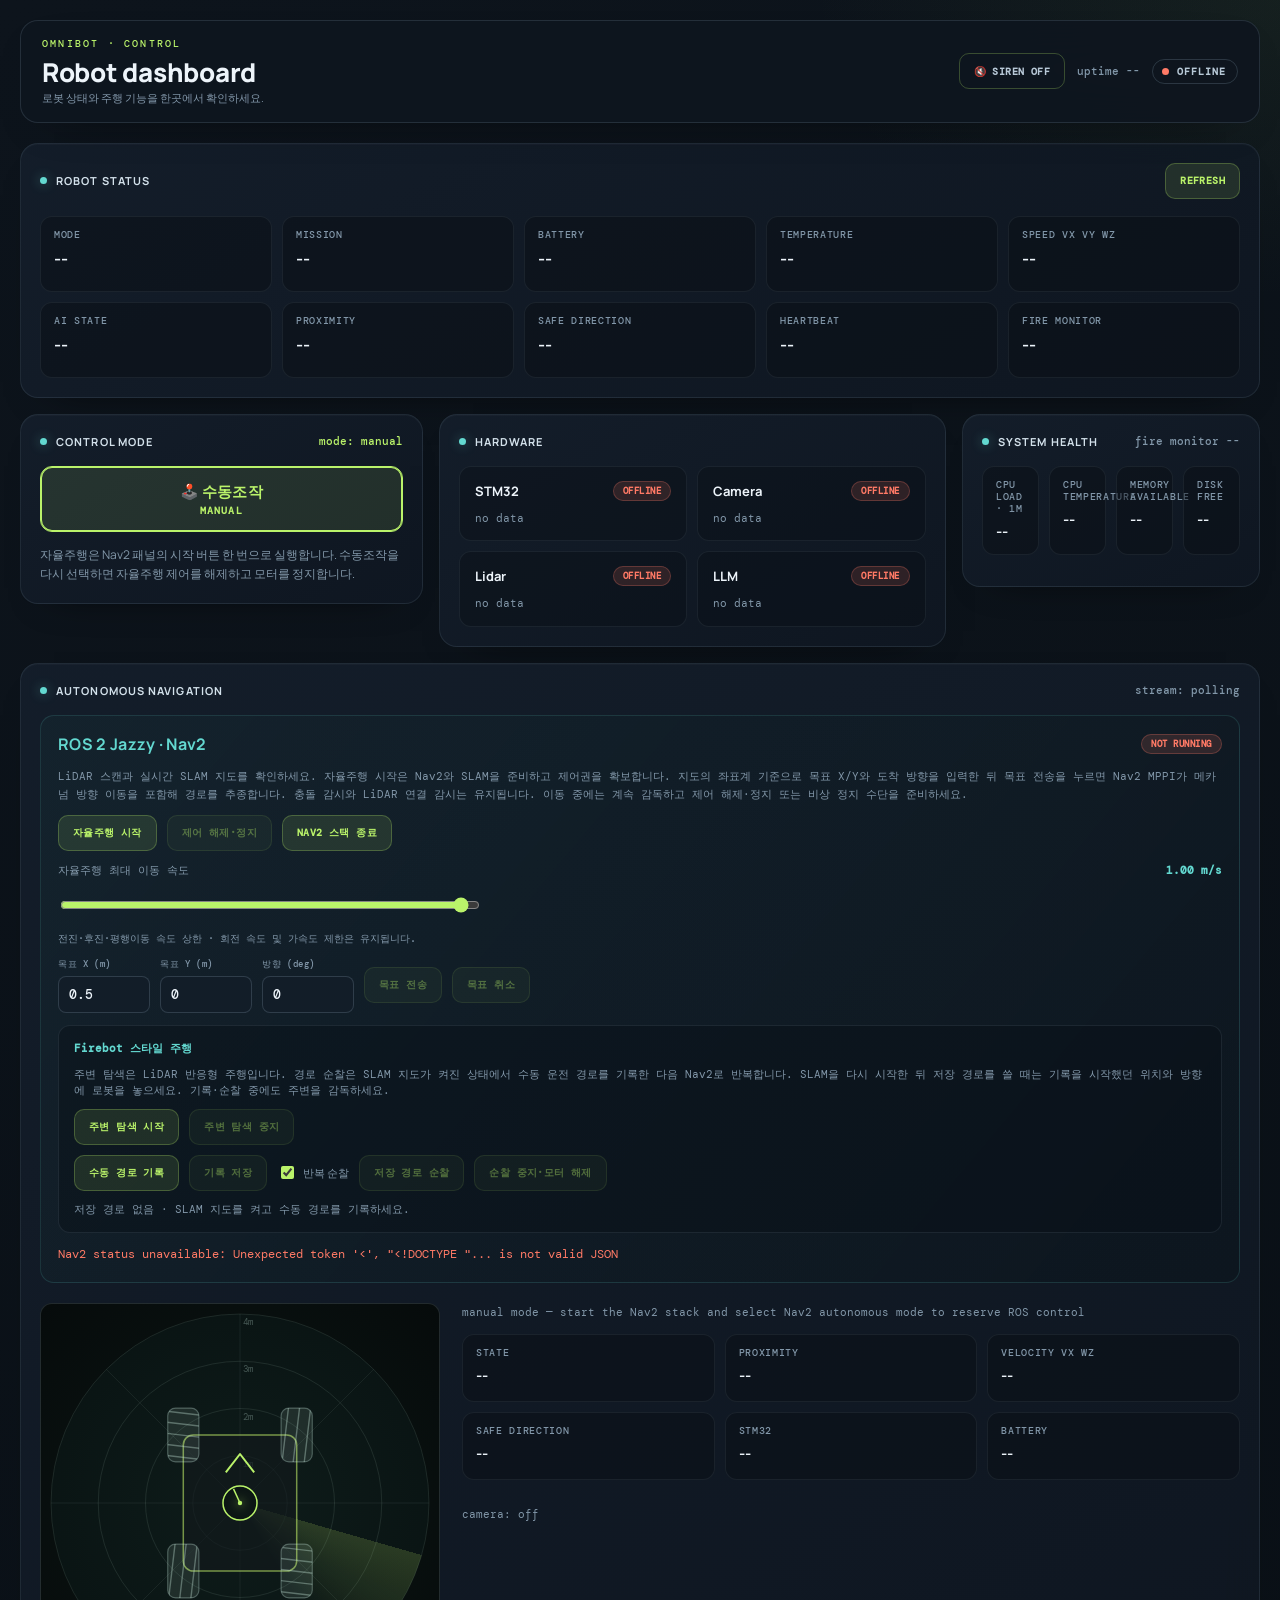
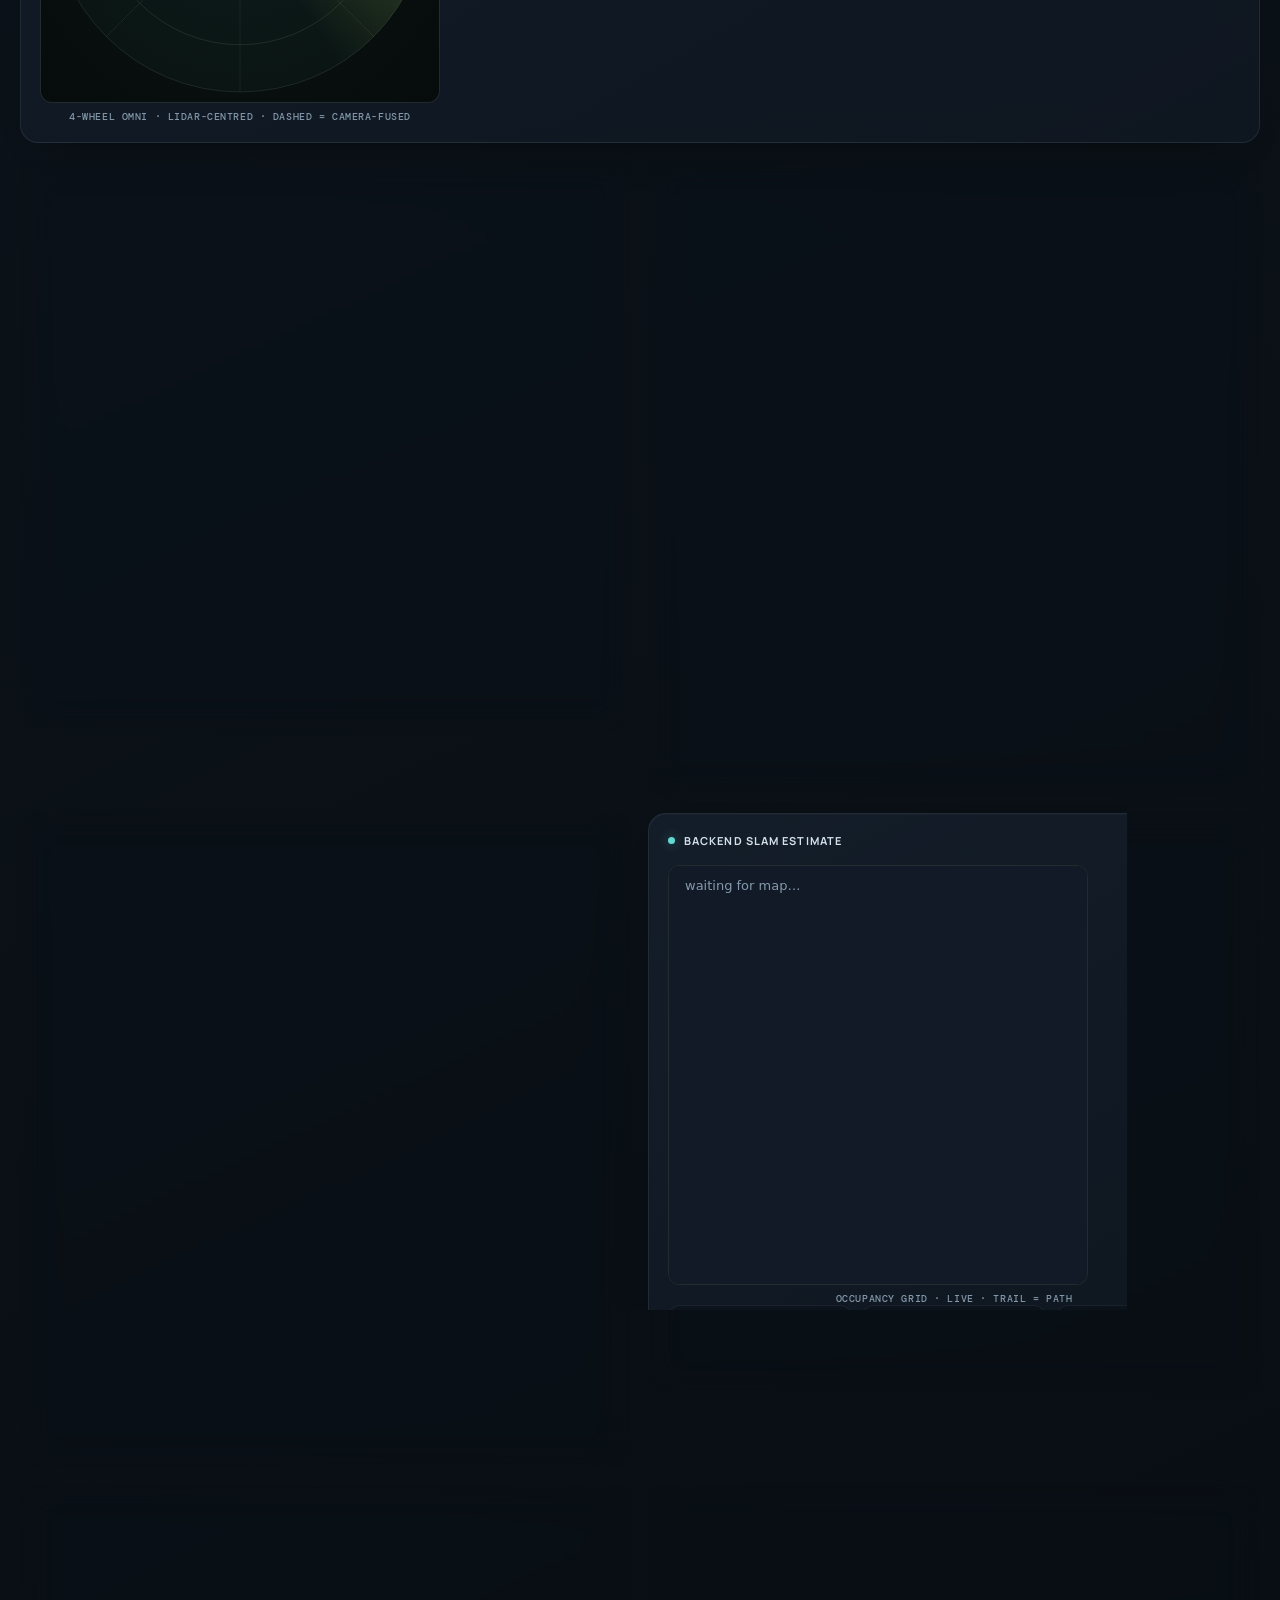
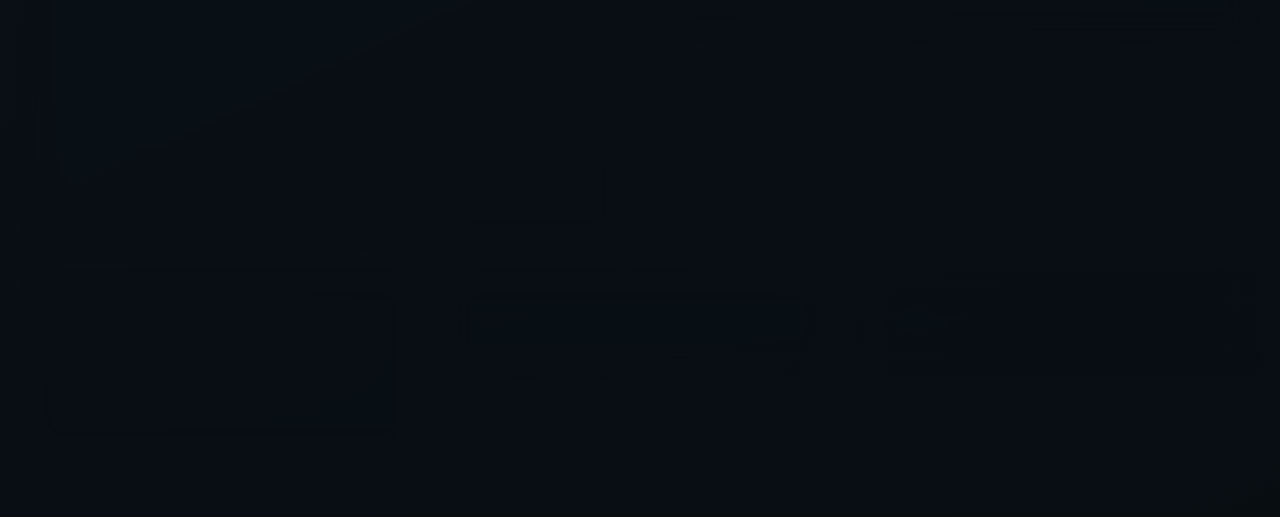
==== commit ea432160: "Sync robot backend and integrate Firebot NCNN Co-authored-by: Copilot <223556219+Copilot@users.norep" ====
--- a/app/dashboard.html
+++ b/app/dashboard.html
@@ -3,9 +3,9 @@
 <head>
   <meta charset="utf-8">
   <meta name="viewport" content="width=device-width, initial-scale=1, viewport-fit=cover">
-  <meta name="theme-color" content="#0a0e10">
+  <meta name="theme-color" content="#0b1016">
   <title>OmniBot Dashboard</title>
-  <link rel="stylesheet" href="/app/dashboard.css?v=20">
+  <link rel="stylesheet" href="/app/dashboard.css?v=24">
 </head>
 <body>
   <main class="shell">
@@ -13,6 +13,7 @@
       <div>
         <p class="eyebrow">OMNIBOT · CONTROL</p>
         <h1 id="robot-name">Robot dashboard</h1>
+        <p class="topbar-subtitle">로봇 상태와 주행 기능을 한곳에서 확인하세요.</p>
       </div>
       <div class="topbar-right">
         <span id="simulation-badge" class="simulation-badge" hidden>SIMULATION · NO HARDWARE</span>
@@ -25,7 +26,7 @@
     <div id="fire-banner" class="fire-banner" hidden>🔥 FIRE DETECTED — robot halted</div>
 
     <div class="board">
-      <section class="panel wide">
+      <section class="panel wide" id="overview-panel">
         <div class="panel-heading"><h2>Robot status</h2><button id="refresh-button" class="icon-button" type="button">Refresh</button></div>
         <div class="grid grid-4">
           <div class="stat"><span>Mode</span><strong id="mode">--</strong></div>
@@ -41,16 +42,15 @@
         </div>
       </section>
 
-      <section class="panel wide">
+      <section class="panel wide" id="mode-panel">
         <div class="panel-heading"><h2>Control mode</h2><span id="mode-indicator" class="uptime">mode --</span></div>
         <div class="mode-toggle">
           <button id="mode-manual-btn" class="mode-btn" type="button">🕹️ 수동조작<span>Manual</span></button>
-          <button id="mode-auto-btn" class="mode-btn" type="button">🤖 자율주행 (Nav2)<span>ROS 2 Nav2</span></button>
-        </div>
-        <p class="hint" id="mode-hint">Nav2 스택을 시작한 뒤 선택하세요. 모드 전환은 제어권만 예약하며 모터를 무장하지 않습니다. 별도 무장 확인 후 목표를 전송하세요.</p>
-      </section>
-
-      <section class="panel wide">
+        </div>
+        <p class="hint" id="mode-hint">자율주행은 Nav2 패널의 시작 버튼 한 번으로 실행합니다. 수동조작을 다시 선택하면 자율주행 제어를 해제하고 모터를 정지합니다.</p>
+      </section>
+
+      <section class="panel wide" id="hardware-panel">
         <div class="panel-heading"><h2>Hardware</h2></div>
         <div class="grid grid-3">
           <div class="hw-card" id="hw-stm32">
@@ -72,7 +72,7 @@
         </div>
       </section>
 
-      <section class="panel wide">
+      <section class="panel wide" id="system-health-panel">
         <div class="panel-heading">
           <h2>System health</h2>
           <span id="fire-monitor-state" class="uptime">fire monitor --</span>
@@ -86,7 +86,7 @@
         <p id="fire-monitor-detail" class="hw-detail system-note"></p>
       </section>
 
-      <section class="panel wide">
+      <section class="panel wide" id="nav2-panel">
         <div class="panel-heading">
           <h2>Autonomous navigation</h2>
           <span id="nav-stream-state" class="uptime">stream --</span>
@@ -96,19 +96,39 @@
             <strong>ROS 2 Jazzy · Nav2</strong>
             <span id="nav2-stack-state" class="badge offline">not running</span>
           </div>
-          <p class="hw-detail">엔코더 미사용 · 명령 적분 오도메트리(개루프). 스택 시작만으로는 모터가 무장되지 않습니다. 바닥 주행 전 안전 검증이 필요합니다.</p>
+          <p class="hw-detail">LiDAR 스캔과 실시간 SLAM 지도를 확인하세요. 자율주행 시작은 Nav2와 SLAM을 준비하고 제어권을 확보합니다. 지도의 좌표계 기준으로 목표 X/Y와 도착 방향을 입력한 뒤 목표 전송을 누르면 Nav2 MPPI가 메카넘 방향 이동을 포함해 경로를 추종합니다. 충돌 감시와 LiDAR 연결 감시는 유지됩니다. 이동 중에는 계속 감독하고 제어 해제·정지 또는 비상 정지 수단을 준비하세요.</p>
           <div class="nav2-buttons">
-            <button id="nav2-start-btn" class="icon-button" type="button">Nav2 스택 시작</button>
-            <button id="nav2-arm-btn" class="icon-button" type="button" disabled>모터 무장</button>
+            <button id="nav2-mission-start-btn" class="icon-button" type="button">자율주행 시작</button>
             <button id="nav2-release-btn" class="icon-button" type="button" disabled>제어 해제·정지</button>
             <button id="nav2-stop-btn" class="icon-button" type="button">Nav2 스택 종료</button>
           </div>
+          <label class="nav2-speed-control" for="nav2-speed">
+            <span>자율주행 최대 이동 속도 <strong id="nav2-speed-value">1.00 m/s</strong></span>
+            <input id="nav2-speed" type="range" min="0.01" max="1.00" step="0.01" value="1.00">
+            <small>전진·후진·평행이동 속도 상한 · 회전 속도 및 가속도 제한은 유지됩니다.</small>
+          </label>
           <div class="nav2-goal-row">
             <label>목표 X (m)<input id="nav2-goal-x" type="number" step="0.1" value="0.5"></label>
             <label>목표 Y (m)<input id="nav2-goal-y" type="number" step="0.1" value="0"></label>
             <label>방향 (deg)<input id="nav2-goal-yaw" type="number" step="5" value="0"></label>
             <button id="nav2-goal-btn" class="icon-button" type="button" disabled>목표 전송</button>
             <button id="nav2-cancel-btn" class="icon-button" type="button" disabled>목표 취소</button>
+          </div>
+          <div class="nav2-patrol-panel">
+            <strong>Firebot 스타일 주행</strong>
+            <p class="hw-detail">주변 탐색은 LiDAR 반응형 주행입니다. 경로 순찰은 SLAM 지도가 켜진 상태에서 수동 운전 경로를 기록한 다음 Nav2로 반복합니다. SLAM을 다시 시작한 뒤 저장 경로를 쓸 때는 기록을 시작했던 위치와 방향에 로봇을 놓으세요. 기록·순찰 중에도 주변을 감독하세요.</p>
+            <div class="nav2-buttons">
+              <button id="nav2-roam-start-btn" class="icon-button" type="button">주변 탐색 시작</button>
+              <button id="nav2-roam-stop-btn" class="icon-button" type="button" disabled>주변 탐색 중지</button>
+            </div>
+            <div class="nav2-buttons">
+              <button id="nav2-patrol-record-start-btn" class="icon-button" type="button">수동 경로 기록</button>
+              <button id="nav2-patrol-record-stop-btn" class="icon-button" type="button" disabled>기록 저장</button>
+              <label class="patrol-repeat-option"><input id="nav2-patrol-repeat" type="checkbox" checked> 반복 순찰</label>
+              <button id="nav2-patrol-start-btn" class="icon-button" type="button" disabled>저장 경로 순찰</button>
+              <button id="nav2-patrol-stop-btn" class="icon-button" type="button" disabled>순찰 중지·모터 해제</button>
+            </div>
+            <p id="nav2-patrol-message" class="hw-detail" role="status">저장 경로 없음 · SLAM 지도를 켜고 수동 경로를 기록하세요.</p>
           </div>
           <p id="nav2-message" class="hw-detail" role="status">상태 확인 중…</p>
         </div>
@@ -134,7 +154,7 @@
         </div>
       </section>
 
-      <section class="panel">
+      <section class="panel" id="camera-panel">
         <div class="panel-heading"><h2>Camera</h2><button id="camera-refresh-btn" class="icon-button" type="button">Refresh</button></div>
         <img id="camera-feed" class="media-frame" alt="camera feed">
         <div class="media-actions">
@@ -144,7 +164,7 @@
         <p id="camera-result" class="hw-detail"></p>
       </section>
 
-      <section class="panel">
+      <section class="panel" id="backend-slam-panel">
         <div class="panel-heading">
           <h2>Backend SLAM estimate</h2>
           <span id="slam-stream-state" class="uptime">stream --</span>
@@ -160,12 +180,12 @@
         </div>
       </section>
 
-      <section class="panel">
+      <section class="panel" id="ros-slam-panel">
         <div class="panel-heading">
           <h2>ROS 2 SLAM Toolbox</h2>
           <span id="ros-slam-state" class="badge offline">stopped</span>
         </div>
-        <p class="hw-detail">Nav2와 분리해 SLAM mapping을 시작·종료합니다. 실제 ROS OccupancyGrid 지도이며 backend 추정 지도와 별도입니다.</p>
+        <p class="hw-detail">위의 시스템 준비 버튼으로 Nav2와 함께 시작하거나, 여기서 단독 실행할 수 있습니다. SLAM은 LiDAR로 지도를 만들며 시작만으로는 로봇이 움직이지 않습니다.</p>
         <div class="nav2-buttons ros-slam-buttons">
           <button id="ros-slam-start-btn" class="icon-button" type="button">SLAM 시작</button>
           <button id="ros-slam-stop-btn" class="icon-button" type="button" disabled>SLAM 종료</button>
@@ -177,27 +197,28 @@
         <div class="nav-radar-wrap ros-slam-map-wrap">
           <canvas id="ros-slam-canvas" width="420" height="420" class="nav-radar"></canvas>
           <p id="ros-slam-map-caption" class="nav-radar-cap">ROS /map occupancy grid</p>
+          <p class="hw-detail">목표 지점을 지도에서 클릭하면 목표 X/Y에 반영됩니다. 빈 공간만 선택할 수 있습니다.</p>
         </div>
       </section>
 
       <section class="panel" id="motion-panel">
         <div class="panel-heading"><h2>Motion control</h2><span class="badge manual-only-badge">manual only</span></div>
-        <p class="hw-detail">방향 버튼 클릭 시 짧게 이동하고, 길게 누르면 계속 이동합니다. 버튼을 놓으면 정지·모터 해제됩니다. 수동 명령 시 STM32가 자동 무장됩니다.</p>
+        <p class="hw-detail">방향 버튼 클릭 시 짧게 이동하고, 길게 누르면 계속 이동합니다. ←/→는 해당 방향 평행이동이며, 버튼을 놓으면 정지·모터 해제됩니다. 수동 명령 시 STM32가 자동 무장됩니다.</p>
         <div class="motion-grid">
           <div class="dpad">
             <button class="dpad-btn dpad-ccw" data-vx="0" data-vy="0" data-wz="0.6" type="button" aria-label="Rotate left">&#8634;</button>
             <button class="dpad-btn dpad-up" data-vx="0.2" data-vy="0" data-wz="0" type="button" aria-label="Forward">&#9650;</button>
             <button class="dpad-btn dpad-cw" data-vx="0" data-vy="0" data-wz="-0.6" type="button" aria-label="Rotate right">&#8635;</button>
-            <button class="dpad-btn dpad-left" data-vx="0" data-vy="-0.2" data-wz="0" type="button" aria-label="Strafe left">&#9664;</button>
+            <button class="dpad-btn dpad-left" data-vx="0" data-vy="0.2" data-wz="0" type="button" aria-label="Strafe left">&#9664;</button>
             <button class="dpad-btn dpad-stop" id="motion-stop-btn" type="button" aria-label="Stop">&#9632;</button>
-            <button class="dpad-btn dpad-right" data-vx="0" data-vy="0.2" data-wz="0" type="button" aria-label="Strafe right">&#9654;</button>
+            <button class="dpad-btn dpad-right" data-vx="0" data-vy="-0.2" data-wz="0" type="button" aria-label="Strafe right">&#9654;</button>
             <span></span>
             <button class="dpad-btn dpad-down" data-vx="-0.2" data-vy="0" data-wz="0" type="button" aria-label="Backward">&#9660;</button>
             <span></span>
           </div>
           <div class="motion-manual">
             <label>vx <input id="vx-input" type="number" step="0.05" value="0"></label>
-            <label>vy <input id="vy-input" type="number" step="0.05" value="0"></label>
+            <label>vy (+ left / − right) <input id="vy-input" type="number" step="0.05" value="0"></label>
             <label>wz <input id="wz-input" type="number" step="0.1" value="0"></label>
             <button id="motion-send-btn" class="icon-button" type="button">Send</button>
           </div>
@@ -220,7 +241,7 @@
         <p id="text-command-result" class="hw-detail"></p>
       </section>
 
-      <section class="panel">
+      <section class="panel" id="emergency-panel">
         <div class="panel-heading"><h2>Emergency control</h2></div>
         <div class="estop-row">
           <p class="hint">Immediately halts motion and latches STM32 velocity commands. Clear resets to manual mode after a safety check.</p>
@@ -232,26 +253,37 @@
         <p id="error" class="error" role="alert"></p>
       </section>
 
-      <section class="panel">
-        <div class="panel-heading"><h2>Lidar scan</h2><button id="lidar-refresh-btn" class="icon-button" type="button">Scan</button></div>
+      <section class="panel" id="lidar-panel">
+        <div class="panel-heading">
+          <h2>LiDAR surroundings</h2>
+          <div class="topbar-right">
+            <span id="lidar-scan-state" class="uptime">waiting for scan</span>
+            <button id="lidar-refresh-btn" class="icon-button" type="button">Scan</button>
+          </div>
+        </div>
+        <div class="lidar-scan-wrap">
+          <canvas id="lidar-scan-canvas" width="420" height="420" role="img" aria-label="Live 360-degree LiDAR range scan"></canvas>
+          <p id="lidar-scan-caption" class="nav-radar-cap">front ↑ · range 6 m · scan pending</p>
+        </div>
         <div class="grid grid-3">
           <div class="stat"><span>Proximity</span><strong id="lidar-proximity">--</strong></div>
           <div class="stat"><span>Safe direction</span><strong id="lidar-safe-direction">--</strong></div>
           <div class="stat"><span>Obstacles</span><strong id="lidar-obstacles">--</strong></div>
         </div>
-      </section>
-
-      <section class="panel">
+        <p id="lidar-scan-error" class="hw-detail" role="status"></p>
+      </section>
+
+      <section class="panel" id="events-panel">
         <div class="panel-heading"><h2>Recent events</h2></div>
         <ul id="events-list" class="list"><li class="empty">No events yet</li></ul>
       </section>
 
-      <section class="panel">
+      <section class="panel" id="alerts-panel">
         <div class="panel-heading"><h2>Recent alerts</h2></div>
         <ul id="alerts-list" class="list"><li class="empty">No alerts</li></ul>
       </section>
     </div>
   </main>
-  <script src="/app/dashboard.js?v=24"></script>
+  <script src="/app/dashboard.js?v=38"></script>
 </body>
 </html>
--- a/app/dashboard.css
+++ b/app/dashboard.css
@@ -160,11 +160,26 @@
 }
 .nav2-control-head { justify-content: space-between; color: var(--data); }
 .nav2-buttons .icon-button, .nav2-goal-row .icon-button { padding: 9px 14px; }
+.nav2-speed-control { display: flex; flex-direction: column; gap: 7px; color: var(--muted); font: 500 11px var(--mono); }
+.nav2-speed-control span { display: flex; justify-content: space-between; gap: 10px; }
+.nav2-speed-control strong { color: var(--data); }
+.nav2-speed-control input { width: min(100%, 420px); accent-color: var(--accent); }
+.nav2-speed-control small { font-size: 10px; }
 .nav2-goal-row label {
   display: flex; flex-direction: column; gap: 5px;
   color: var(--muted); font: 500 9px var(--mono); letter-spacing: 0.07em;
 }
 .nav2-goal-row input { width: 92px; }
+.nav2-patrol-panel {
+  display: flex; flex-direction: column; gap: 10px; padding: 12px;
+  border: 1px solid var(--line); border-radius: var(--radius-sm);
+  background: rgba(95, 227, 212, 0.025);
+}
+.nav2-patrol-panel > strong { color: var(--data); font: 600 11px var(--mono); }
+.nav2-patrol-panel > p { margin: 0; }
+.patrol-repeat-option { display: inline-flex; align-items: center; gap: 6px; color: var(--muted); font-size: 11px; }
+.patrol-repeat-option input { accent-color: var(--accent); }
+#nav2-patrol-message { min-height: 1.4em; }
 #nav2-message { min-height: 1.4em; margin: 0; }
 #nav2-message.error { color: var(--alert); }
 #nav2-message.success { color: var(--accent); }
@@ -174,6 +189,15 @@
 .map-download[hidden] { display: none; }
 .ros-slam-map-wrap { width: 100%; margin-top: 12px; }
 .ros-slam-map-wrap .nav-radar { width: min(100%, 420px); height: auto; aspect-ratio: 1; margin: 0 auto; }
+.ros-slam-map-wrap canvas { cursor: crosshair; }
+.lidar-scan-wrap { width: 100%; margin: 12px 0; }
+#lidar-scan-canvas {
+  display: block; width: min(100%, 420px); height: auto; aspect-ratio: 1; margin: 0 auto;
+  background: radial-gradient(circle at 50% 50%, #0c1614, #060b0b);
+  border: 1px solid var(--line-2); border-radius: 14px;
+}
+#lidar-scan-state { color: var(--data); }
+#lidar-scan-error { min-height: 1.4em; margin-top: 8px; }
 
 /* ---- stat grid / cards ---- */
 .grid { display: grid; gap: 10px; }
@@ -321,3 +345,197 @@
 *::-webkit-scrollbar { width: 8px; height: 8px; }
 *::-webkit-scrollbar-thumb { background: var(--line-2); border-radius: 999px; }
 *::-webkit-scrollbar-thumb:hover { background: rgba(206, 239, 227, 0.28); }
+
+/* ---- dashboard refresh ---- */
+:root {
+  --bg: #0b1016;
+  --panel: rgba(18, 27, 38, 0.92);
+  --panel-hi: rgba(20, 31, 43, 0.96);
+  --card: #121d28;
+  --card-hi: #192735;
+  --line: rgba(177, 205, 225, 0.1);
+  --line-2: rgba(177, 205, 225, 0.18);
+  --ink: #edf4fa;
+  --ink-dim: #b7c8d6;
+  --muted: #8297a9;
+  --accent: #baf36a;
+  --accent-soft: rgba(186, 243, 106, 0.11);
+  --data: #63d8d0;
+  --radius: 18px;
+  --radius-sm: 12px;
+}
+
+body {
+  background:
+    radial-gradient(900px 560px at 5% -18%, rgba(52, 118, 144, 0.2), transparent 62%),
+    radial-gradient(720px 460px at 100% 0%, rgba(113, 159, 78, 0.09), transparent 65%),
+    linear-gradient(155deg, #0d141c 0%, #0a1016 62%, #080d12 100%);
+}
+
+.shell { width: min(100% - 40px, 1500px); padding-top: 20px; }
+.topbar {
+  top: 10px;
+  margin-bottom: 20px;
+  padding: 16px 21px;
+  border-color: rgba(177, 205, 225, 0.14);
+  background: rgba(14, 22, 31, 0.94);
+  box-shadow: 0 16px 50px -35px rgba(0, 0, 0, 0.95);
+}
+.topbar > div:first-child { display: grid; gap: 3px; }
+.topbar-subtitle { color: var(--muted); font-size: 11px; }
+.board {
+  grid-template-columns: repeat(12, minmax(0, 1fr));
+  gap: 16px;
+}
+.board > .panel,
+.board > .panel.wide { grid-column: auto; min-width: 0; }
+.panel {
+  padding: 19px;
+  border-color: var(--line);
+  background: linear-gradient(150deg, rgba(20, 30, 42, 0.96), rgba(15, 23, 33, 0.96));
+  box-shadow: inset 0 1px 0 rgba(255, 255, 255, 0.025), 0 18px 42px -34px #000;
+}
+.panel:hover { border-color: rgba(177, 205, 225, 0.25); }
+.panel-heading { margin-bottom: 17px; }
+.panel-heading h2 {
+  color: #d3e1eb;
+  font-size: 11px;
+  letter-spacing: 0.1em;
+}
+.panel-heading h2::before {
+  width: 7px;
+  height: 7px;
+  border-radius: 50%;
+  background: var(--data);
+  box-shadow: 0 0 12px rgba(99, 216, 208, 0.45);
+}
+.icon-button {
+  min-height: 36px;
+  padding: 8px 14px;
+  border-color: rgba(186, 243, 106, 0.25);
+  border-radius: 10px;
+  font-size: 10px;
+  letter-spacing: 0.04em;
+}
+.icon-button:hover { border-color: rgba(186, 243, 106, 0.55); }
+.mode-btn { border-radius: 12px; }
+.stat {
+  border-color: rgba(177, 205, 225, 0.08);
+  background: rgba(9, 15, 22, 0.45);
+}
+.stat:hover { background: rgba(22, 34, 46, 0.8); }
+.stat span { letter-spacing: 0.07em; }
+.stat strong { font-variant-numeric: tabular-nums; }
+.hw-card { border-color: rgba(177, 205, 225, 0.08); background: rgba(9, 15, 22, 0.38); }
+.nav2-control-panel {
+  padding: 17px;
+  border-color: rgba(99, 216, 208, 0.15);
+  border-radius: 14px;
+  background: linear-gradient(130deg, rgba(24, 55, 62, 0.23), rgba(10, 20, 27, 0.4));
+}
+.nav2-patrol-panel {
+  padding: 15px;
+  border-radius: 12px;
+  background: rgba(8, 15, 22, 0.42);
+}
+.nav2-control-head strong { letter-spacing: 0.02em; }
+.nav-radar,
+#lidar-scan-canvas {
+  border-color: rgba(177, 205, 225, 0.16);
+  border-radius: 12px;
+}
+.nav2-control-panel > .hw-detail,
+#nav-mode-note,
+#mode-hint,
+.estop-row .hint { line-height: 1.65; }
+#overview-panel .grid { grid-template-columns: repeat(auto-fit, minmax(135px, 1fr)); }
+#overview-panel .stat { min-height: 76px; }
+#overview-panel .stat strong { font-size: 17px; }
+#mode-hint { margin-top: 13px; }
+#system-health-panel .stat { min-height: 67px; }
+#motion-panel .dpad { grid-template-columns: repeat(3, 54px); grid-template-rows: repeat(3, 54px); }
+#emergency-panel {
+  border-color: rgba(255, 122, 102, 0.18);
+  background: linear-gradient(145deg, rgba(49, 28, 31, 0.48), rgba(17, 24, 32, 0.95));
+}
+#emergency-panel .panel-heading h2::before { background: var(--alert); box-shadow: 0 0 12px rgba(255, 122, 102, 0.4); }
+#camera-panel .media-frame { max-width: 100%; }
+#backend-slam-panel .nav-radar,
+#ros-slam-panel .nav-radar { width: min(100%, 420px); height: auto; aspect-ratio: 1; }
+#events-panel .list,
+#alerts-panel .list { max-height: 260px; }
+
+@media (min-width: 700px) {
+  .board {
+    grid-template-areas:
+      "overview overview overview overview overview overview"
+      "mode mode hardware hardware hardware hardware"
+      "health health health health health health"
+      "nav2 nav2 nav2 nav2 nav2 nav2"
+      "camera camera camera lidar lidar lidar"
+      "ros ros ros backend backend backend"
+      "motion motion motion voice voice voice"
+      "emergency emergency events events alerts alerts";
+  }
+  #overview-panel { grid-area: overview; }
+  #mode-panel { grid-area: mode; }
+  #hardware-panel { grid-area: hardware; }
+  #system-health-panel { grid-area: health; }
+  #nav2-panel { grid-area: nav2; }
+  #camera-panel { grid-area: camera; }
+  #lidar-panel { grid-area: lidar; }
+  #ros-slam-panel { grid-area: ros; }
+  #backend-slam-panel { grid-area: backend; }
+  #motion-panel { grid-area: motion; }
+  #text-command-panel { grid-area: voice; }
+  #emergency-panel { grid-area: emergency; }
+  #events-panel { grid-area: events; }
+  #alerts-panel { grid-area: alerts; }
+}
+
+@media (min-width: 1100px) {
+  .board {
+    grid-template-areas:
+      "overview overview overview overview overview overview overview overview overview overview overview overview"
+      "mode mode mode mode hardware hardware hardware hardware hardware health health health"
+      "nav2 nav2 nav2 nav2 nav2 nav2 nav2 nav2 nav2 nav2 nav2 nav2"
+      "camera camera camera camera camera camera lidar lidar lidar lidar lidar lidar"
+      "ros ros ros ros ros ros backend backend backend backend backend backend"
+      "motion motion motion motion motion motion voice voice voice voice voice voice"
+      "emergency emergency emergency emergency events events events events alerts alerts alerts alerts";
+  }
+  #overview-panel .grid { grid-template-columns: repeat(5, minmax(0, 1fr)); }
+  #hardware-panel .grid { grid-template-columns: repeat(2, minmax(0, 1fr)); }
+  #system-health-panel .grid { grid-template-columns: repeat(4, minmax(0, 1fr)); }
+  #ros-slam-panel .nav-radar-wrap,
+  #backend-slam-panel .nav-radar-wrap { width: 100%; }
+}
+
+@media (max-width: 699px) {
+  .shell { width: min(100% - 24px, 560px); padding-top: 12px; }
+  .topbar { top: 6px; padding: 13px 14px; align-items: flex-start; }
+  .topbar-right { gap: 8px; }
+  .topbar-subtitle { max-width: 220px; }
+  .board { grid-template-columns: minmax(0, 1fr); gap: 12px; }
+  .board > .panel,
+  .board > .panel.wide { grid-column: 1; }
+  .panel { padding: 15px; border-radius: 15px; }
+  .panel-heading { align-items: flex-start; }
+  .topbar-right .uptime { display: none; }
+  #overview-panel .grid { grid-template-columns: repeat(2, minmax(0, 1fr)); }
+  .nav-grid { justify-content: center; gap: 14px; }
+  .nav-radar-wrap { width: 100%; }
+  .nav-radar { width: min(100%, 400px); height: auto; aspect-ratio: 1; margin: 0 auto; }
+  .nav-side { flex-basis: 100%; }
+  .nav2-goal-row { align-items: stretch; }
+  .nav2-goal-row label { flex: 1 1 28%; }
+  .nav2-goal-row input { width: 100%; min-width: 0; }
+  .nav2-buttons .icon-button { flex: 1 1 auto; }
+  .motion-grid { justify-content: center; gap: 18px; }
+  .motion-manual { justify-content: center; }
+  .lidar-scan-wrap { min-width: 0; }
+}
+
+@media (prefers-reduced-motion: reduce) {
+  *, *::before, *::after { scroll-behavior: auto !important; animation-duration: 0.01ms !important; }
+}
